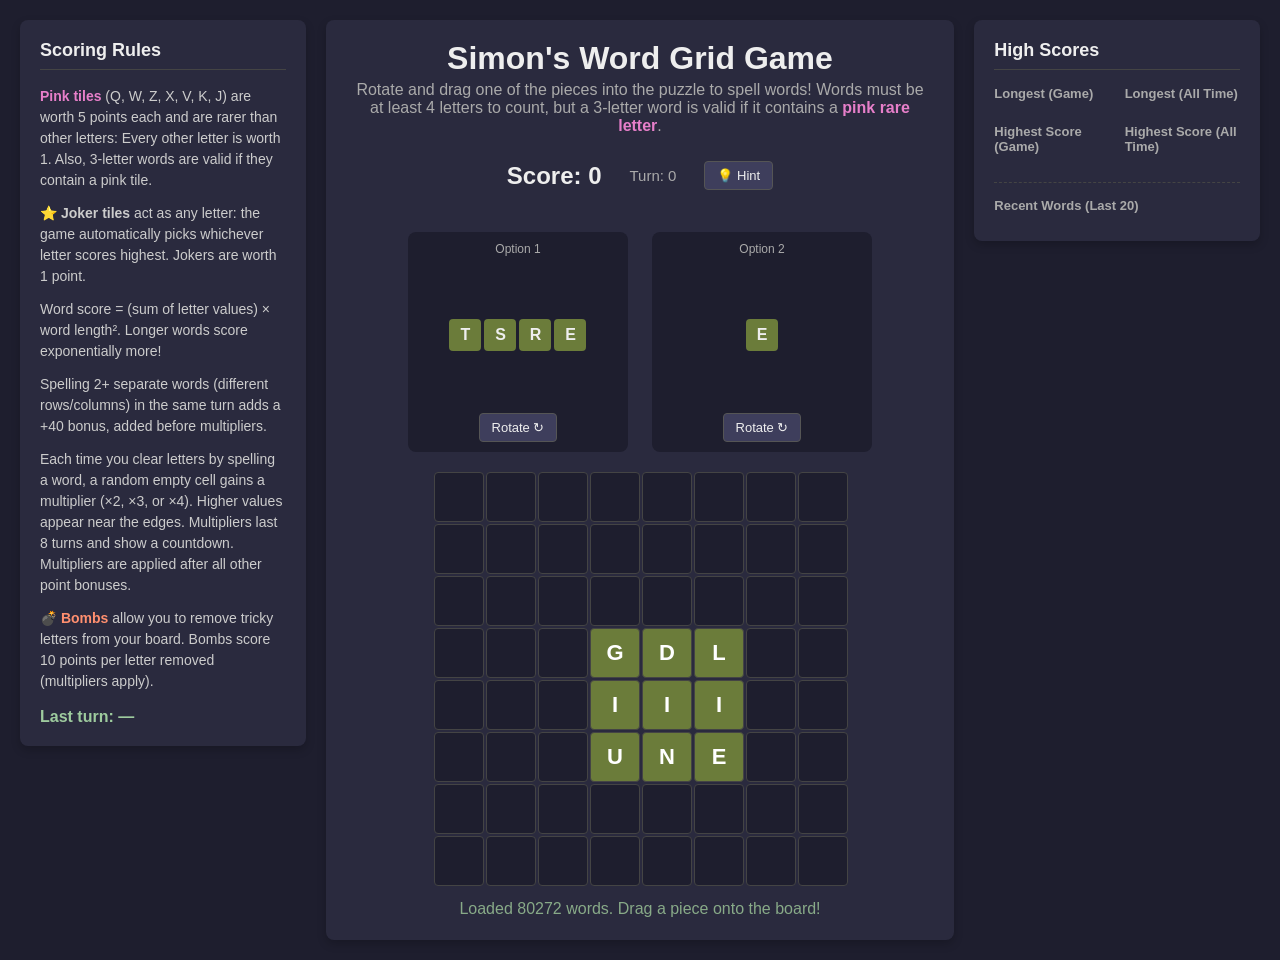
==== index.html @ 135058f2 "Update Joker tiles description in scoring rules Clarified description of Joker tiles in scoring rule" ====
<!DOCTYPE html>
<html lang="en">
<head>
  <meta charset="UTF-8">
  <meta name="viewport" content="width=device-width, initial-scale=1.0">
  <title>Word Grid - Scoring D (pts x len squared)</title>
  <link rel="stylesheet" href="style.css">
</head>
<body>

<div class="game-layout">
  
  <!-- Left Side on Desktop / Middle on Mobile: Rules -->
  <aside class="pane rules-pane" id="scorePanel">
    <h2>Scoring Rules</h2>
    <div class="legend-line">
      <span class="legend-pink">Pink tiles</span> (Q, W, Z, X, V, K, J) are worth 5 points each and are rarer than other letters: Every other letter is worth 1. Also, 3-letter words are valid if they contain a pink tile.
    </div>
    <div class="legend-line">⭐ <strong>Joker tiles</strong> act as any letter: the game automatically picks whichever letter scores highest. Jokers are worth 1 point.</div>
    <div class="legend-line">Word score = (sum of letter values) × word length². Longer words score exponentially more!</div>
    <div class="legend-line">Spelling 2+ separate words (different rows/columns) in the same turn adds a +40 bonus, added before multipliers.</div>
    <div class="legend-line">Each time you clear letters by spelling a word, a random empty cell gains a multiplier (×2, ×3, or ×4). Higher values appear near the edges. Multipliers last 8 turns and show a countdown. Multipliers are applied after all other point bonuses.</div>
    <div class="legend-line">
      <span class="legend-bomb">💣 Bombs</span> allow you to remove tricky letters from your board. Bombs score 10 points per letter removed (multipliers apply).
    </div>
    <div id="scoreBreakdown">Last turn: —</div>
  </aside>

  <!-- Center on Desktop / Top on Mobile: Game Area -->
  <main class="pane game-pane">
    <h1>Simon's Word Grid Game</h1>
    <p class="subtitle">Rotate and drag one of the pieces into the puzzle to spell words! Words must be at least 4 letters to count, but a 3-letter word is valid if it contains a <span class="legend-pink">pink rare letter</span>.</p>

    <div id="topBar">
      <div id="score">Score: 0</div>
      <div id="turnCounter">Turn: 0</div>
      <button id="hintBtn">💡 Hint</button>
    </div>
    <div id="hintResult"></div>

    <div id="pieceTray"></div>

    <div id="board"></div>
    <div id="status"></div>
  </main>

  <!-- Right Side on Desktop / Bottom on Mobile: Tracker -->
  <aside class="pane scores-pane" id="trackerColumn">
    <h2>High Scores</h2>
    
    <div class="high-scores-grid">
      <div class="tracker-section">
        <h3>Longest (Game)</h3>
        <ol id="longestGameList" class="tracker-list"></ol>
      </div>
      
      <div class="tracker-section">
        <h3>Longest (All Time)</h3>
        <ol id="longestAllTimeList" class="tracker-list"></ol>
      </div>
  
      <div class="tracker-section">
        <h3>Highest Score (Game)</h3>
        <ol id="highestGameList" class="tracker-list"></ol>
      </div>
      
      <div class="tracker-section">
        <h3>Highest Score (All Time)</h3>
        <ol id="highestAllTimeList" class="tracker-list"></ol>
      </div>
    </div>

    <div class="tracker-section recent-words-section">
      <h3>Recent Words (Last 20)</h3>
      <ul id="recentWordsList" class="tracker-list"></ul>
    </div>
  </aside>

</div>

<div id="dragGhost" style="display:none;"></div>

<script>
  const SIZE = 8;
  const CELL_STEP = 52; 
  const BOMB_CHANCE = 0.08; 
  const CLEAR_ANIMATION_MS = 550;

  const boardEl = document.getElementById('board');
  const statusEl = document.getElementById('status');
  const scoreEl = document.getElementById('score');
  const turnCounterEl = document.getElementById('turnCounter');
  const scoreBreakdownEl = document.getElementById('scoreBreakdown');
  const pieceTrayEl = document.getElementById('pieceTray');
  const dragGhost = document.getElementById('dragGhost');
  const hintBtn = document.getElementById('hintBtn');
  const hintResultEl = document.getElementById('hintResult');

  const grid = Array.from({ length: SIZE }, () => Array(SIZE).fill(null));
  const multiplierGrid = Array.from({ length: SIZE }, () => Array(SIZE).fill(null));

  let cellEls = [];
  let score = 0;
  let turnCount = 0;
  let gameOver = false;

  // --- Tracker State ---
  let recentWords = [];
  let longestGame = [];
  let highestGame = [];
  let longestAllTime = JSON.parse(localStorage.getItem('wordGrid_longestAllTime')) || [];
  let highestAllTime = JSON.parse(localStorage.getItem('wordGrid_highestAllTime')) || [];

  function updateTrackerLists() {
    const renderList = (elementId, data, isRecent = false) => {
      const el = document.getElementById(elementId);
      if (!el) return;
      el.innerHTML = '';
      data.forEach(item => {
        const li = document.createElement('li');
        li.textContent = `${item.word} (${Math.round(item.score)} pts)`;
        if(isRecent) li.style.color = '#9ecb9e';
        el.appendChild(li);
      });
    };

    renderList('recentWordsList', recentWords, true);
    renderList('longestGameList', longestGame);
    renderList('highestGameList', highestGame);
    renderList('longestAllTimeList', longestAllTime);
    renderList('highestAllTimeList', highestAllTime);
  }

  function logWord(word, score) {
    const entry = { word, score };

    recentWords.unshift(entry);
    if (recentWords.length > 20) recentWords.pop();

    const insertAndTrim = (arr, newEntry, compareFn) => {
      if (!arr.find(e => e.word === newEntry.word)) {
        arr.push(newEntry);
        arr.sort(compareFn);
        if (arr.length > 3) arr.pop();
      }
    };

    const sortByLength = (a, b) => b.word.length - a.word.length || b.score - a.score;
    const sortByScore = (a, b) => b.score - a.score || b.word.length - a.word.length;

    insertAndTrim(longestGame, entry, sortByLength);
    insertAndTrim(highestGame, entry, sortByScore);
    insertAndTrim(longestAllTime, entry, sortByLength);
    insertAndTrim(highestAllTime, entry, sortByScore);

    localStorage.setItem('wordGrid_longestAllTime', JSON.stringify(longestAllTime));
    localStorage.setItem('wordGrid_highestAllTime', JSON.stringify(highestAllTime));
    
    updateTrackerLists();
  }

  // ---- Letter values ----
  const JOKER_LETTER = '⭐';
  const SPECIAL_LETTERS = new Set(['Q', 'W', 'Z', 'X', 'V', 'K', 'J']);
  function letterValue(letter) {
    if (letter === JOKER_LETTER) return 1;
    return SPECIAL_LETTERS.has(letter) ? 5 : 1;
  }
  function isSpecial(letter) { return SPECIAL_LETTERS.has(letter); }

  const LETTER_FREQUENCIES = {
    A: 7, B: 3, C: 4, D: 5, E: 9, F: 3, G: 3, H: 3, I: 7, J: 1,
    K: 1, L: 5, M: 3, N: 7, O: 6, P: 3, Q: 1, R: 7, S: 6, T: 7,
    U: 3, V: 1, W: 1, X: 1, Y: 2, Z: 1
  };
  // Average common letter frequency across the 26-letter pool is ~4.
  // Joker appears at 2× that = weight 8, making it slightly more common than any single letter.
  const JOKER_FREQUENCY = 8;

  function buildLetterPool() {
    let pool = '';
    for (const [letter, count] of Object.entries(LETTER_FREQUENCIES)) pool += letter.repeat(count);
    pool += JOKER_LETTER.repeat(JOKER_FREQUENCY);
    return pool;
  }
  const LETTER_POOL = buildLetterPool();
  function randomLetter() { return LETTER_POOL[Math.floor(Math.random() * LETTER_POOL.length)]; }

  const VOWEL_SET = new Set(['A', 'E', 'I', 'O', 'U']);
  function isMixedPiece(cells) {
    // Jokers are wildcards — exclude them from the vowel/consonant check
    const nonJoker = cells.filter(c => c.letter !== JOKER_LETTER);
    const hasVowel     = nonJoker.some(c => VOWEL_SET.has(c.letter));
    const hasConsonant = nonJoker.some(c => !VOWEL_SET.has(c.letter));
    return hasVowel && hasConsonant;
  }

  // ---- Dictionary ----
  let dictionary = new Set();

  async function loadDictionary() {
    try {
      const response = await fetch('dictionary.json');
      const data = await response.json();

      let rawWords;
      if (Array.isArray(data)) {
        rawWords = data;
      } else if (typeof data === 'object' && data !== null) {
        if (Array.isArray(data.words)) rawWords = data.words;
        else if (data.words && typeof data.words === 'object') rawWords = Object.values(data.words).flat();
        else rawWords = Object.keys(data);
      } else {
        throw new Error('Unrecognized dictionary.json format');
      }

      const words = rawWords.map(w => String(w).trim().toUpperCase()).filter(w => w.length >= 3);
      dictionary = new Set(words);
      statusEl.textContent = `Loaded ${dictionary.size} words. Drag a piece onto the board!`;
    } catch (err) {
      console.error(err);
      statusEl.textContent = 'Could not load dictionary.json — check the console (F12) for details.';
    }
  }

  // ---- Piece shapes ----
  const SHAPE_TEMPLATES = {
    1: [ [[0, 0]] ],
    2: [ [[0, 0], [0, 1]] ],
    3: [
      [[0, 0], [0, 1], [0, 2]],
      [[0, 0], [0, 1], [1, 1]]
    ]
  };

  // Size-4 shapes use explicit weights rather than repetition.
  // straight: 4, L-bend: 4, box: 2 — preserves original distribution.
  const SHAPE_4_OPTIONS = [
    { shape: [[0, 0], [0, 1], [0, 2], [0, 3]], weight: 4 },  // straight
    { shape: [[0, 0], [1, 0], [2, 0], [2, 1]], weight: 4 },  // L-bend
    { shape: [[0, 0], [0, 1], [1, 0], [1, 1]], weight: 2 },  // box
  ];
  const SHAPE_4_TOTAL = SHAPE_4_OPTIONS.reduce((s, o) => s + o.weight, 0);

  // Entries are [size, weight] pairs with numeric keys; total is precomputed once.
  const SIZE_WEIGHT_ENTRIES = [[1, 1], [2, 3], [3, 4], [4, 4]];
  const SIZE_WEIGHT_TOTAL = SIZE_WEIGHT_ENTRIES.reduce((sum, [, w]) => sum + w, 0);

  function weightedRandomSize() {
    let r = Math.random() * SIZE_WEIGHT_TOTAL;
    for (const [size, w] of SIZE_WEIGHT_ENTRIES) {
      if (r < w) return size;
      r -= w;
    }
    return SIZE_WEIGHT_ENTRIES.at(-1)[0];
  }

  function randomShapeCells() {
    const size = weightedRandomSize();
    if (size === 4) {
      let r = Math.random() * SHAPE_4_TOTAL;
      for (const { shape, weight } of SHAPE_4_OPTIONS) {
        if (r < weight) return shape;
        r -= weight;
      }
      return SHAPE_4_OPTIONS.at(-1).shape;
    }
    const options = SHAPE_TEMPLATES[size];
    return options[Math.floor(Math.random() * options.length)];
  }

  function generateLetterPiece() {
    const template = randomShapeCells();
    const size = template.length;
    const enforceMix = turnCount < 40 && ((size >= 3) || (size === 2 && turnCount < 20));

    let cells;
    let attempts = 0;
    do {
      cells = template.map(([dr, dc]) => ({ dr, dc, letter: randomLetter() }));
      attempts++;
    } while (enforceMix && !isMixedPiece(cells) && attempts < 20);

    return { cells, isBomb: false };
  }

  function generateBombPiece() {
    const template = randomShapeCells();
    const cells = template.map(([dr, dc]) => ({ dr, dc, letter: null }));
    return { cells, isBomb: true };
  }

  function generatePieceForSlot(otherSlotPiece) {
    const otherHasBomb = otherSlotPiece && otherSlotPiece.isBomb;
    if (!otherHasBomb && Math.random() < BOMB_CHANCE) return generateBombPiece();
    return generateLetterPiece();
  }

  function rotatePiece(piece) {
    const rotated = piece.cells.map(c => ({ dr: c.dc, dc: -c.dr, letter: c.letter }));
    const minDr = Math.min(...rotated.map(c => c.dr));
    const minDc = Math.min(...rotated.map(c => c.dc));
    return {
      cells: rotated.map(c => ({ dr: c.dr - minDr, dc: c.dc - minDc, letter: c.letter })),
      isBomb: piece.isBomb
    };
  }

  const pieces = {};
  pieces.A = generatePieceForSlot(null);
  pieces.B = generatePieceForSlot(pieces.A);

  // ---- Piece tray rendering ----
  function renderPieceShape(container, piece) {
    const maxDr = Math.max(...piece.cells.map(c => c.dr));
    const maxDc = Math.max(...piece.cells.map(c => c.dc));
    const rows = maxDr + 1;
    const cols = maxDc + 1;

    container.style.gridTemplateColumns = `repeat(${cols}, 32px)`;
    container.style.gridTemplateRows = `repeat(${rows}, 32px)`;
    container.innerHTML = '';

    for (let r = 0; r < rows; r++) {
      for (let c = 0; c < cols; c++) {
        const match = piece.cells.find(cell => cell.dr === r && cell.dc === c);
        const cellDiv = document.createElement('div');
        let cls = 'piece-cell';
        if (!match) cls += ' empty';
        else if (piece.isBomb) cls += ' bomb';
        else if (isSpecial(match.letter)) cls += ' special';
        // joker uses default green — no extra class needed
        cellDiv.className = cls;
        cellDiv.textContent = match ? (piece.isBomb ? '💣' : match.letter) : '';
        container.appendChild(cellDiv);
      }
    }
  }

  function renderPieceTray() {
    hintResultEl.textContent = '';
    pieceTrayEl.innerHTML = '';

    ['A', 'B'].forEach(key => {
      const piece = pieces[key];
      const slot = document.createElement('div');
      slot.className = 'piece-slot' + (piece.isBomb ? ' bomb-slot' : '');

      const label = document.createElement('div');
      label.className = 'piece-label';
      label.textContent = piece.isBomb ? '💣 Bomb — drop on letters' : (key === 'A' ? 'Option 1' : 'Option 2');

      const shapeWrap = document.createElement('div');
      shapeWrap.className = 'piece-shape-wrap';

      const wrap = document.createElement('div');
      wrap.className = 'draggable-wrap';
      const shapeGrid = document.createElement('div');
      shapeGrid.className = 'piece-shape-grid';
      renderPieceShape(shapeGrid, piece);
      wrap.appendChild(shapeGrid);
      shapeWrap.appendChild(wrap);

      const rotateBtn = document.createElement('button');
      rotateBtn.textContent = 'Rotate ↻';
      rotateBtn.addEventListener('click', () => {
        pieces[key] = rotatePiece(pieces[key]);
        renderPieceTray();
      });

      wrap.addEventListener('pointerdown', (e) => startDrag(key, e));

      slot.appendChild(label);
      slot.appendChild(shapeWrap);
      slot.appendChild(rotateBtn);
      pieceTrayEl.appendChild(slot);
    });
  }

  // ---- Placement validity ----
  function computeTargets(piece, anchorRow, anchorCol) {
    let valid = true;
    let touchesLetter = false;

    const targets = piece.cells.map(c => {
      const r = anchorRow + c.dr;
      const cVal = anchorCol + c.dc;
      const inBounds = r >= 0 && r < SIZE && cVal >= 0 && cVal < SIZE;
      const hasLetter = inBounds && grid[r][cVal] !== null;

      if (!inBounds) valid = false;
      if (piece.isBomb) {
        if (hasLetter) touchesLetter = true;
      } else if (hasLetter) {
        valid = false;
      }

      return { r, c: cVal, letter: c.letter, inBounds, hasLetter };
    });

    if (piece.isBomb && !touchesLetter) valid = false;
    return { targets, valid };
  }

  function pieceHasValidPlacement(piece) {
    let current = piece;
    for (let rotation = 0; rotation < 4; rotation++) {
      for (let r = 0; r < SIZE; r++) {
        for (let c = 0; c < SIZE; c++) {
          if (computeTargets(current, r, c).valid) return true;
        }
      }
      current = rotatePiece(current);
    }
    return false;
  }

  function checkGameOver() {
    if (gameOver) return;
    if (!pieceHasValidPlacement(pieces.A) && !pieceHasValidPlacement(pieces.B)) {
      gameOver = true;
      statusEl.textContent = `Game over — neither piece fits anywhere. Final score: ${Math.round(score)}`;
      statusEl.classList.add('game-over');
      boardEl.style.pointerEvents = 'none';
      pieceTrayEl.style.opacity = '0.5';
      pieceTrayEl.style.pointerEvents = 'none';
    }
  }

  function placePiece(pieceKey, anchorRow, anchorCol) {
    const piece = pieces[pieceKey];
    const { targets, valid } = computeTargets(piece, anchorRow, anchorCol);
    if (!valid) return null;

    let result;
    if (piece.isBomb) {
      const bombedCells = targets
        .filter(t => t.hasLetter)
        .map(t => ({ row: t.r, col: t.c, letter: grid[t.r][t.c] }));
      result = { wasBomb: true, bombedCells };
    } else {
      targets.forEach(({ r, c, letter }) => { grid[r][c] = letter; });
      result = { wasBomb: false };
    }

    return result;
  }

  // ---- Word detection ----
  const ALL_LETTERS = 'ABCDEFGHIJKLMNOPQRSTUVWXYZ'.split('');

  // Resolves joker positions in a line to the letter substitution that yields the
  // highest-scoring valid word. Uses a simplified strategy: optimise per-joker
  // independently for the best single word containing that joker.
  //
  // FUTURE UPGRADE: For turns where multiple words form simultaneously, the optimal
  // assignment should be evaluated jointly across all jokers and all words (trying
  // all 26^n combinations for n jokers). This requires running findMatches on each
  // combination and selecting the one with the highest total turn score. Expensive
  // but correct. Defer until performance testing warrants it.
  function resolveJokersInLine(cells) {
    const jokerIndices = cells.map((c, i) => c.letter === JOKER_LETTER ? i : -1).filter(i => i >= 0);
    if (jokerIndices.length === 0) return cells;

    // Try each letter for each joker independently and pick the assignment that
    // produces the highest-scoring valid word containing that joker position.
    const resolved = cells.map(c => ({ ...c }));

    jokerIndices.forEach(ji => {
      let bestLetter = 'E'; // fallback
      let bestScore = -1;

      for (const letter of ALL_LETTERS) {
        resolved[ji] = { ...cells[ji], letter };

        // Scan the full line with this substitution for any valid word containing ji
        for (let start = 0; start < cells.length; start++) {
          if (!resolved[start].letter) continue;
          let word = '';
          for (let end = start; end < cells.length; end++) {
            if (!resolved[end].letter) break;
            word += resolved[end].letter;
            const containsJoker = ji >= start && ji <= end;
            if (!containsJoker) continue;
            // For 3-letter words: a joker resolving to a pink letter does NOT satisfy
            // the pink tile requirement — only a real pink tile in the span counts.
            const spanHasRealPink = cells.slice(start, end + 1).some(c => isSpecial(c.letter));
            const meetsLengthRule = word.length >= 4 || (word.length === 3 && spanHasRealPink);
            if (meetsLengthRule && dictionary.has(word)) {
              const score = wordValue(word);
              if (score > bestScore) { bestScore = score; bestLetter = letter; }
            }
          }
        }
      }

      resolved[ji] = { ...cells[ji], letter: bestLetter };
    });

    return resolved;
  }

  function findMatches(sourceGrid = grid) {
    const boardToScan = sourceGrid;
    const matches = [];

    function checkLine(cells) {
      // Resolve any jokers in this line before scanning for words
      const resolvedCells = resolveJokersInLine(cells);
      const n = resolvedCells.length;
      let i = 0;
      while (i < n) {
        if (!resolvedCells[i].letter) { i++; continue; }
        let j = i;
        while (j < n && resolvedCells[j].letter) j++;

        let best = null;
        for (let start = i; start < j; start++) {
          let word = '';
          for (let end = start; end < j; end++) {
            word += resolvedCells[end].letter;
            // For 3-letter words: only count as valid if a real pink tile exists in the
            // span — a joker that resolved to a pink letter does not satisfy this rule.
            const spanHasRealPink = cells.slice(start, end + 1).some(c => isSpecial(c.letter));
            const meetsLengthRule = word.length >= 4 || (word.length === 3 && spanHasRealPink);
            if (meetsLengthRule && dictionary.has(word)) {
              if (!best || word.length > best.word.length) {
                best = {
                  word,
                  cells: cells.slice(start, end + 1).map(c => ({ row: c.row, col: c.col }))
                };
              }
            }
          }
        }
        if (best) matches.push(best);
        i = j;
      }
    }

    for (let row = 0; row < SIZE; row++) {
      const line = [];
      for (let col = 0; col < SIZE; col++) line.push({ row, col, letter: boardToScan[row][col] });
      checkLine(line);
    }
    for (let col = 0; col < SIZE; col++) {
      const line = [];
      for (let row = 0; row < SIZE; row++) line.push({ row, col, letter: boardToScan[row][col] });
      checkLine(line);
    }

    return matches;
  }

  function wordValue(word) {
    const letterSum = word.split('').reduce((sum, ch) => sum + letterValue(ch), 0);
    return letterSum * (word.length ** 2);
  }

  function canUseHint() {
    return true; 
  }

  // Cache the hint result for the current turn so repeated clicks don't re-scan.
  let hintCache = { turn: -1, result: null };

  function findBestHintWord() {
    if (hintCache.turn === turnCount) return hintCache.result;

    let best = null;
    ['A', 'B'].forEach(key => {
      let candidate = pieces[key];
      if (candidate.isBomb) return;

      for (let rotation = 0; rotation < 4; rotation++) {
        for (let row = 0; row < SIZE; row++) {
          for (let col = 0; col < SIZE; col++) {
            const { targets, valid } = computeTargets(candidate, row, col);
            if (!valid) continue;

            const hypotheticalGrid = grid.map(r => r.slice());
            targets.forEach(t => { hypotheticalGrid[t.r][t.c] = t.letter; });

            const matches = findMatches(hypotheticalGrid);
            if (matches.length === 0) continue;

            const clearedCells = new Set();
            let baseSum = 0;
            matches.forEach(match => {
              baseSum += wordValue(match.word);
              match.cells.forEach(({ row, col }) => clearedCells.add(`${row},${col}`));
            });
            const multiWordBonus = matches.length > 1 ? 40 : 0;
            const preMultiplierTotal = baseSum + multiWordBonus;

            let multiplierFactor = 1;
            clearedCells.forEach(key => {
              const [r, c] = key.split(',').map(Number);
              const m = multiplierGrid[r][c];
              if (m) multiplierFactor *= m.value;
            });

            const value = preMultiplierTotal * multiplierFactor;
            const bestWord = matches.reduce((a, b) => wordValue(a.word) > wordValue(b.word) ? a : b).word;
            if (!best || value > best.value) best = { word: bestWord, value };
          }
        }
        candidate = rotatePiece(candidate);
      }
    });

    hintCache = { turn: turnCount, result: best };
    return best;
  }

  // ---- Multiplier spawning and expiry ----
  const MULT_LIFETIME = 8;   

  function distanceFromEdge(row, col) { return Math.min(row, col, SIZE - 1 - row, SIZE - 1 - col); }
  function multiplierValueForZone(row, col) {
    const dist = distanceFromEdge(row, col);
    if (dist === 0) return 4;
    if (dist === 1) return 3;
    return 2;
  }

  function expireMultipliers() {
    for (let r = 0; r < SIZE; r++) {
      for (let c = 0; c < SIZE; c++) {
        const m = multiplierGrid[r][c];
        if (m && (MULT_LIFETIME - (turnCount - m.born)) <= 0) {
          multiplierGrid[r][c] = null;
        }
      }
    }
  }

  function maybeSpawnMultiplier() {
    const emptyCandidates = [];
    for (let r = 0; r < SIZE; r++) {
      for (let c = 0; c < SIZE; c++) {
        if (grid[r][c] === null && multiplierGrid[r][c] === null) emptyCandidates.push({ r, c });
      }
    }
    if (emptyCandidates.length === 0) return;
    const spot = emptyCandidates[Math.floor(Math.random() * emptyCandidates.length)];
    multiplierGrid[spot.r][spot.c] = { value: multiplierValueForZone(spot.r, spot.c), born: turnCount };
  }

  // ---- Animation helpers ----
  function scoreTier(gained) {
    if (gained <= 64) return 1;
    if (gained <= 128) return 2;
    if (gained <= 256) return 3;
    return 4;
  }

  function spawnScorePopup(text, tier, coords) {
    const rects = coords.map(([r, c]) => cellEls[r][c].getBoundingClientRect());
    const avgX = rects.reduce((s, rect) => s + rect.left + rect.width / 2, 0) / rects.length;
    const avgY = rects.reduce((s, rect) => s + rect.top, 0) / rects.length;

    const popup = document.createElement('div');
    popup.className = `score-popup tier-${tier}`;
    popup.textContent = text;
    popup.style.left = `${avgX}px`;
    popup.style.top = `${avgY}px`;
    document.body.appendChild(popup);
    popup.addEventListener('animationend', () => popup.remove());
  }

  function bumpScoreDisplay(tier) {
    scoreEl.classList.remove('bump', 'tier-1', 'tier-2', 'tier-3', 'tier-4');
    void scoreEl.offsetWidth; 
    scoreEl.classList.add('bump', `tier-${tier}`);
  }

  // ---- Resolving a turn's effect ----
  function resolveWordMatches(matches, onDone) {
    if (matches.length === 0) {
      scoreBreakdownEl.textContent = 'Last turn: no words formed.';
      onDone();
      return;
    }

    const clearedCells = new Set();
    const wordSummaries = [];
    let baseSum = 0;

    matches.forEach(match => {
      const word = match.word;
      const letterPts = word.split('').reduce((sum, ch) => sum + letterValue(ch), 0);
      const lengthSq = word.length ** 2;
      const val = letterPts * lengthSq;
      baseSum += val;
      wordSummaries.push(`${word} (${letterPts} letter pts x ${lengthSq} length squared = ${val})`);
      match.cells.forEach(({ row, col }) => clearedCells.add(`${row},${col}`));
    });

    const multiWordBonus = matches.length > 1 ? 40 : 0;
    const preMultiplierTotal = baseSum + multiWordBonus;

    let multiplierFactor = 1;
    const multipliersUsed = [];
    clearedCells.forEach(key => {
      const [row, col] = key.split(',').map(Number);
      const m = multiplierGrid[row][col];
      if (m) {
        multiplierFactor *= m.value;
        multipliersUsed.push(m.value);
      }
    });

    // Log the individual words for the tracker side panel
    matches.forEach(match => {
      const individualScore = wordValue(match.word) * multiplierFactor;
      logWord(match.word, individualScore);
    });

    const gained = preMultiplierTotal * multiplierFactor;
    const tier = scoreTier(gained);
    const coords = [...clearedCells].map(key => key.split(',').map(Number));

    coords.forEach(([row, col]) => cellEls[row][col].classList.add('clearing', `tier-${tier}`));
    spawnScorePopup(`+${Math.round(gained)}`, tier, coords);

    score += gained;
    scoreEl.textContent = `Score: ${Math.round(score)}`;
    bumpScoreDisplay(tier);

    const gainedExact = preMultiplierTotal * multiplierFactor;
    const gainedRounded = Math.round(gainedExact);

    // Build breakdown string
    // Single word summaries already end with the word's value; only append "pts" when
    // there are no further terms (no bonus, no multiplier) so it serves as the final unit.
    const hasBonus = multiWordBonus > 0;
    const hasMult = multipliersUsed.length > 0;
    const wordParts = wordSummaries.map((s, i) => {
      // If this is the only term and nothing follows, close with "pts" inside the parens
      if (!hasBonus && !hasMult && wordSummaries.length === 1) {
        return s.replace(/= (\d+)\)$/, '= $1 pts)');
      }
      return s;
    });

    let breakdown = `Last turn: ${wordParts.join(' + ')}`;
    if (hasBonus) breakdown += ` + ${multiWordBonus} bonus`;

    if (hasMult) {
      // Show pre-multiplier total only when there's something to sum (bonus or multiple words)
      if (hasBonus || wordSummaries.length > 1) {
        const pre = preMultiplierTotal % 1 === 0 ? preMultiplierTotal : preMultiplierTotal.toFixed(1);
        breakdown += ` = ${pre}`;
      }
      breakdown += ` ${multipliersUsed.map(m => `x${m} mult`).join(' ')}`;
      if (gainedExact !== gainedRounded) {
        breakdown += ` = ${gainedExact % 1 === 0 ? gainedExact : gainedExact.toFixed(1)}, rounded up to ${gainedRounded} pts`;
      } else {
        breakdown += ` = ${gainedRounded} pts`;
      }
    } else if (hasBonus || wordSummaries.length > 1) {
      // No multiplier but multiple terms — show the sum at the end
      if (gainedExact !== gainedRounded) {
        breakdown += ` = ${gainedExact % 1 === 0 ? gainedExact : gainedExact.toFixed(1)}, rounded up to ${gainedRounded} pts`;
      } else {
        breakdown += ` = ${gainedRounded} pts`;
      }
    }

    scoreBreakdownEl.textContent = breakdown;
    statusEl.textContent = `Cleared ${matches.map(m => m.word).join(', ')} for +${Math.round(gained)} points!`;

    setTimeout(() => {
      coords.forEach(([row, col]) => { grid[row][col] = null; });
      onDone();
    }, CLEAR_ANIMATION_MS);
  }

  function resolveBomb(bombedCells, onDone) {
    if (bombedCells.length === 0) { onDone(); return; }

    let gained = 0;
    const removedLetters = [];
    bombedCells.forEach(({ row, col, letter }) => {
      let val = 10;
      const m = multiplierGrid[row][col];
      if (m) val *= m.value;
      gained += val;
      removedLetters.push(letter);
    });

    const tier = scoreTier(gained);
    const coords = bombedCells.map(c => [c.row, c.col]);
    coords.forEach(([row, col]) => cellEls[row][col].classList.add('clearing', `tier-${tier}`, 'bomb'));
    spawnScorePopup(`💥 +${Math.round(gained)}`, tier, coords);

    score += gained;
    scoreEl.textContent = `Score: ${Math.round(score)}`;
    bumpScoreDisplay(tier);

    scoreBreakdownEl.textContent = `Last turn: Bomb removed ${removedLetters.join(', ')} = ${Math.round(gained)} pts`;
    statusEl.textContent = `Bomb cleared ${bombedCells.length} letter${bombedCells.length > 1 ? 's' : ''} for +${Math.round(gained)} points!`;

    setTimeout(() => {
      bombedCells.forEach(({ row, col }) => { grid[row][col] = null; });
      onDone();
    }, CLEAR_ANIMATION_MS);
  }

  // ---- Multiplier donut indicator ----
  const DONUT_COLORS = { 2: '#4a7fd4', 3: '#d4914a', 4: '#d44a4a' };

  // Build all 24 donut SVGs (3 values × 8 turn counts) once at startup.
  // render() clones from this table instead of constructing SVGs on every frame.
  function buildDonutSVG(multValue, turnsLeft) {
    const size = 22;
    const cx = size / 2;
    const cy = size / 2;
    const R = 10.5;
    const r = 5.5;
    const color = DONUT_COLORS[multValue] || '#888';

    const svg = document.createElementNS('http://www.w3.org/2000/svg', 'svg');
    svg.setAttribute('width', size);
    svg.setAttribute('height', size);
    svg.setAttribute('viewBox', `0 0 ${size} ${size}`);

    const bgCircle = document.createElementNS('http://www.w3.org/2000/svg', 'circle');
    bgCircle.setAttribute('cx', cx);
    bgCircle.setAttribute('cy', cy);
    bgCircle.setAttribute('r', (R + r) / 2);
    bgCircle.setAttribute('fill', 'none');
    bgCircle.setAttribute('stroke', '#1a1a2a');
    bgCircle.setAttribute('stroke-width', R - r);
    svg.appendChild(bgCircle);

    if (turnsLeft > 0) {
      const circumference = 2 * Math.PI * ((R + r) / 2);
      const sliceGap = circumference * 0.025;
      const sliceArc = (circumference / MULT_LIFETIME) - sliceGap;

      let dashArray = '';
      for (let i = 0; i < turnsLeft; i++) dashArray += `${sliceArc} ${sliceGap} `;
      dashArray += `0 ${circumference}`;

      const arc = document.createElementNS('http://www.w3.org/2000/svg', 'circle');
      arc.setAttribute('cx', cx);
      arc.setAttribute('cy', cy);
      arc.setAttribute('r', (R + r) / 2);
      arc.setAttribute('fill', 'none');
      arc.setAttribute('stroke', color);
      arc.setAttribute('stroke-width', R - r);
      arc.setAttribute('stroke-dasharray', dashArray.trim());
      arc.setAttribute('transform', `rotate(-90 ${cx} ${cy})`);
      svg.appendChild(arc);
    }

    const hole = document.createElementNS('http://www.w3.org/2000/svg', 'circle');
    hole.setAttribute('cx', cx);
    hole.setAttribute('cy', cy);
    hole.setAttribute('r', r);
    hole.setAttribute('fill', '#1a1a2a');
    svg.appendChild(hole);

    const label = document.createElementNS('http://www.w3.org/2000/svg', 'text');
    label.setAttribute('x', cx);
    label.setAttribute('y', cy);
    label.setAttribute('text-anchor', 'middle');
    label.setAttribute('dominant-baseline', 'central');
    label.setAttribute('font-size', '6');
    label.setAttribute('font-weight', 'bold');
    label.setAttribute('font-family', 'sans-serif');
    label.setAttribute('fill', color);
    label.textContent = `x${multValue}`;
    svg.appendChild(label);

    return svg;
  }

  const DONUT_CACHE = {};
  for (const value of [2, 3, 4]) {
    DONUT_CACHE[value] = {};
    for (let t = 1; t <= MULT_LIFETIME; t++) {
      DONUT_CACHE[value][t] = buildDonutSVG(value, t);
    }
  }

  // ---- Board rendering ----
  function initBoard() {
    boardEl.innerHTML = '';
    cellEls = Array.from({ length: SIZE }, () => Array(SIZE).fill(null));

    for (let row = 0; row < SIZE; row++) {
      for (let col = 0; col < SIZE; col++) {
        const cellEl = document.createElement('div');
        cellEl.className = 'cell';
        cellEls[row][col] = cellEl;
        boardEl.appendChild(cellEl);
      }
    }
  }

  function render() {
    for (let row = 0; row < SIZE; row++) {
      for (let col = 0; col < SIZE; col++) {
        const cellEl = cellEls[row][col];
        let className = 'cell';
        const letter = grid[row][col];
        if (letter) {
          className += ' filled';
          if (isSpecial(letter)) className += ' special';
          // joker uses standard filled style — no extra class needed
        }
        cellEl.className = className;
        cellEl.textContent = letter || '';

        const existingBadge = cellEl.querySelector('.mult-badge');
        if (existingBadge) cellEl.removeChild(existingBadge);

        const mult = multiplierGrid[row][col];
        if (mult) {
          const turnsLeft = MULT_LIFETIME - (turnCount - mult.born);
          // Guard: skip if expired (expireMultipliers runs after turnCount increments,
          // so there's a brief window where turnsLeft can be 0 or negative before cleanup).
          if (turnsLeft >= 1) {
            const clampedTurns = Math.min(turnsLeft, MULT_LIFETIME);
            const badge = document.createElement('span');
            badge.className = 'mult-badge';
            badge.appendChild(DONUT_CACHE[mult.value][clampedTurns].cloneNode(true));
            cellEl.appendChild(badge);
          }
        }
      }
    }

    turnCounterEl.textContent = `Turn: ${turnCount}`;
  }

  function placeStartingCluster() {
    const start = Math.floor(SIZE / 2) - 1;
    for (let r = start; r < start + 3; r++) {
      for (let c = start; c < start + 3; c++) {
        grid[r][c] = randomLetter();
      }
    }
  }

  // ---- Drag and drop ----
  let dragging = false;
  let draggingKey = null;
  let lastAnchor = null;

  function clearPreview() {
    for (let r = 0; r < SIZE; r++) {
      for (let c = 0; c < SIZE; c++) cellEls[r][c].classList.remove('preview-valid', 'preview-no-word', 'preview-invalid');
    }
  }

  let ghostHeightPx = 48; // updated by buildGhost; used to anchor bottom of ghost above finger

  function buildGhost(piece) {
    const maxDr = Math.max(...piece.cells.map(c => c.dr));
    const maxDc = Math.max(...piece.cells.map(c => c.dc));
    const rows = maxDr + 1;
    const cols = maxDc + 1;

    ghostHeightPx = rows * 48;

    dragGhost.style.gridTemplateColumns = `repeat(${cols}, 48px)`;
    dragGhost.style.gridTemplateRows = `repeat(${rows}, 48px)`;
    dragGhost.innerHTML = '';

    for (let r = 0; r < rows; r++) {
      for (let c = 0; c < cols; c++) {
        const match = piece.cells.find(cell => cell.dr === r && cell.dc === c);
        const div = document.createElement('div');
        let cls = 'ghost-cell';
        if (!match) cls += ' empty';
        else if (piece.isBomb) cls += ' bomb';
        else if (isSpecial(match.letter)) cls += ' special';
        // joker uses default green — no extra class needed
        div.className = cls;
        div.textContent = match ? (piece.isBomb ? '💣' : match.letter) : '';
        dragGhost.appendChild(div);
      }
    }
  }

  const FINGER_GAP = 80; // px between fingertip and bottom edge of ghost (touch/pen only)
  let isDragTouch = false; // true when current drag was initiated by touch or pen

  function updateGhostPosition(clientX, clientY) {
    const gap = isDragTouch ? ghostHeightPx + FINGER_GAP : 24;
    dragGhost.style.left = `${clientX - 24}px`;
    dragGhost.style.top = `${clientY - gap}px`;
  }

  function pointerToAnchorCell(clientX, clientY) {
    const rect = boardEl.getBoundingClientRect();
    const gap = isDragTouch ? ghostHeightPx + FINGER_GAP : 24;
    const row = Math.floor(((clientY - gap) - rect.top) / CELL_STEP);
    const col = Math.floor((clientX - rect.left) / CELL_STEP);
    return { row, col };
  }

  function onPointerMove(e) {
    if (!dragging) return;
    updateGhostPosition(e.clientX, e.clientY);

    const { row, col } = pointerToAnchorCell(e.clientX, e.clientY);

    // Skip the expensive board scan if the cursor is still over the same cell.
    if (lastAnchor && lastAnchor.row === row && lastAnchor.col === col) return;
    lastAnchor = { row, col };

    clearPreview();
    const piece = pieces[draggingKey];
    const { targets, valid } = computeTargets(piece, row, col);

    if (!valid) {
      targets.forEach(t => { if (t.inBounds) cellEls[t.r][t.c].classList.add('preview-invalid'); });
      return;
    }

    if (piece.isBomb) {
      targets.forEach(t => { if (t.inBounds) cellEls[t.r][t.c].classList.add('preview-valid'); });
      return;
    }

    const hypotheticalGrid = grid.map(r => r.slice());
    targets.forEach(t => { hypotheticalGrid[t.r][t.c] = t.letter; });
    const formsWord = findMatches(hypotheticalGrid).length > 0;

    const previewClass = formsWord ? 'preview-valid' : 'preview-no-word';
    targets.forEach(t => { if (t.inBounds) cellEls[t.r][t.c].classList.add(previewClass); });
  }

  function onPointerUp() {
    if (!dragging) return;
    dragging = false;
    dragGhost.style.display = 'none';
    clearPreview();

    if (lastAnchor && !gameOver) {
      const usedKey = draggingKey; 
      const result = placePiece(usedKey, lastAnchor.row, lastAnchor.col);
      if (result) {
        render();

        const afterTurn = (wordsCleared) => {
          turnCount += 1;
          expireMultipliers();
          if (wordsCleared) maybeSpawnMultiplier();
          render();

          const otherKey = usedKey === 'A' ? 'B' : 'A';
          pieces[usedKey] = generatePieceForSlot(pieces[otherKey]);
          renderPieceTray();

          checkGameOver();
        };

        if (result.wasBomb) {
          resolveBomb(result.bombedCells, () => afterTurn(false));
        } else {
          const matches = findMatches();
          resolveWordMatches(matches, () => afterTurn(matches.length > 0));
        }
      }
    }

    draggingKey = null;
    document.removeEventListener('pointermove', onPointerMove);
    document.removeEventListener('pointerup', onPointerUp);
    document.body.style.userSelect = '';
  }

  function startDrag(key, e) {
    if (gameOver) return;
    dragging = true;
    draggingKey = key;
    lastAnchor = null;
    isDragTouch = e.pointerType === 'touch' || e.pointerType === 'pen';
    buildGhost(pieces[key]);
    dragGhost.style.display = 'grid';
    updateGhostPosition(e.clientX, e.clientY);
    document.addEventListener('pointermove', onPointerMove);
    document.addEventListener('pointerup', onPointerUp);
    document.body.style.userSelect = 'none';
  }

  hintBtn.addEventListener('click', () => {
    if (!canUseHint()) return; 

    const result = findBestHintWord();
    hintResultEl.textContent = result
      ? `Hint: ${result.word} would score ~${Math.round(result.value)} points`
      : "No word can be formed with either piece this turn.";
  });

  initBoard();
  placeStartingCluster();
  renderPieceTray();
  updateTrackerLists(); 
  loadDictionary().then(render);
</script>

</body>
</html>
---- style.css ----
/* --- Base Styles & Theme --- */
body {
  font-family: sans-serif;
  background: #1e1e2e;
  color: #eee;
  margin: 0;
  padding: 0;
}

/* --- Responsive Grid Layout (Mobile First) --- */
.game-layout {
  display: grid;
  grid-template-columns: 1fr;
  grid-template-areas: 
    "game"
    "rules"
    "scores";
  gap: 20px;
  padding: 20px;
  max-width: 1500px;
  margin: 0 auto;
}

.rules-pane  { grid-area: rules; }
.game-pane   { grid-area: game; }
.scores-pane { grid-area: scores; }

.pane {
  background: #2a2a3e;
  padding: 20px;
  border-radius: 8px;
  box-shadow: 0 4px 10px rgba(0, 0, 0, 0.2);
}

/* --- Desktop Override --- */
@media (min-width: 1000px) {
  .game-layout {
    grid-template-columns: 1fr 2.2fr 1fr;
    grid-template-areas: "rules game scores";
    align-items: start; 
  }
}

/* --- Game Pane Specifics --- */
.game-pane {
  display: flex;
  flex-direction: column;
  align-items: center;
  text-align: center;
}

.game-pane h1 { margin-top: 0; margin-bottom: 4px; }
.game-pane p.subtitle {
  color: #aaa;
  margin-top: 0;
  max-width: 580px;
}

#topBar {
  display: flex;
  gap: 28px;
  align-items: center;
  margin-top: 10px;
  font-size: 15px;
}

#score { font-size: 24px; font-weight: bold; display: inline-block; }
#turnCounter { color: #aaa; }

button {
  padding: 6px 12px;
  background: #3e3e5c;
  color: #eee;
  border: 1px solid #555;
  border-radius: 4px;
  cursor: pointer;
  font-size: 13px;
}
button:hover { background: #4e4e70; }

/* --- Rules Pane Specifics --- */
.rules-pane h2, .scores-pane h2 {
  margin-top: 0;
  margin-bottom: 16px;
  font-size: 18px;
  color: #eee;
  border-bottom: 1px solid #444;
  padding-bottom: 8px;
}
.legend-line { color: #ccc; margin-bottom: 12px; font-size: 14px; line-height: 1.5; }
.legend-pink { color: #e77fca; font-weight: bold; }
.legend-bomb { color: #ff8f6f; font-weight: bold; }
#scoreBreakdown { color: #9ecb9e; min-height: 18px; font-weight: bold; margin-top: 16px; }

/* --- Scores Pane Specifics --- */
.high-scores-grid {
  display: grid;
  grid-template-columns: 1fr 1fr;
  grid-template-rows: auto auto;
  gap: 15px;
  margin-bottom: 20px;
}

.tracker-section h3 { margin: 0 0 8px 0; font-size: 13px; color: #aaa; }
.tracker-list {
  margin: 0;
  padding-left: 20px;
  color: #ccc;
  font-size: 13px;
  line-height: 1.6;
}

.recent-words-section {
  padding-top: 15px;
  border-top: 1px dashed #444;
}

/* --- Board & Pieces --- */
#pieceTray { display: flex; align-items: flex-start; gap: 24px; margin-top: 16px; user-select: none; }

.piece-slot {
  width: 220px; height: 220px;
  padding: 10px 12px; box-sizing: border-box;
  background: #1e1e2e;
  border-radius: 8px;
  display: grid;
  grid-template-rows: auto 1fr auto;
  justify-items: center; gap: 6px; user-select: none;
}
.piece-slot.bomb-slot { background: #3e2a2a; }

.piece-shape-wrap { display: flex; align-items: center; justify-content: center; width: 100%; height: 100%; }
.piece-label { font-size: 12px; color: #aaa; text-align: center; align-self: start; }
.piece-shape-grid { display: grid; gap: 3px; }

.piece-cell {
  width: 32px; height: 32px; background: #6b7c3a; border-radius: 4px;
  display: flex; align-items: center; justify-content: center; font-weight: bold; font-size: 16px;
}
.piece-cell.empty { visibility: hidden; }
.piece-cell.special { background: #d24fae; }
.piece-cell.bomb { background: #8a2e2e; font-size: 18px; }

.draggable-wrap { cursor: grab; touch-action: none; }
.draggable-wrap:active { cursor: grabbing; }

#board {
  display: grid;
  grid-template-columns: repeat(8, 48px);
  grid-template-rows: repeat(8, 48px);
  gap: 4px; margin-top: 20px;
}

.cell {
  position: relative; width: 48px; height: 48px; background: #1e1e2e;
  border: 1px solid #444; border-radius: 4px;
  display: flex; align-items: center; justify-content: center;
  font-size: 22px; font-weight: bold; user-select: none; transition: background 0.1s ease;
}

.cell.filled { background: #6b7c3a; color: #fff; }
.cell.filled.special { background: #d24fae; }
.cell.preview-valid { background: rgba(170, 240, 60, 0.55); }   
.cell.preview-no-word { background: rgba(100, 180, 255, 0.45); } 
.cell.preview-invalid { background: rgba(168, 74, 74, 0.55); }  

.mult-badge { position: absolute; bottom: 1px; right: 1px; width: 22px; height: 22px; line-height: 0; }

#dragGhost {
  position: fixed; display: grid; gap: 4px; pointer-events: none; z-index: 1000; opacity: 0.85;
}
#dragGhost .ghost-cell {
  width: 48px; height: 48px; border-radius: 4px; display: flex; align-items: center;
  justify-content: center; font-weight: bold; font-size: 22px; color: #fff; background: #6b7c3a;
}
#dragGhost .ghost-cell.empty { visibility: hidden; }
#dragGhost .ghost-cell.special { background: #d24fae; }
#dragGhost .ghost-cell.bomb { background: #8a2e2e; }

#status { margin-top: 16px; color: #8a8; height: 20px; text-align: center; }
#status.game-over { color: #e77; font-weight: bold; font-size: 16px; }
#hintResult { margin-top: 8px; color: #e0c85f; font-size: 13px; min-height: 18px; }

/* --- Animations --- */
@keyframes cellPop { 0% { transform: scale(1); } 35% { transform: scale(1.3); } 100% { transform: scale(1); } }
@keyframes cellPopBig { 0% { transform: scale(1); } 40% { transform: scale(1.6) rotate(4deg); } 70% { transform: scale(0.95) rotate(-2deg); } 100% { transform: scale(1); } }

.cell.clearing { animation: cellPop 0.5s ease; z-index: 5; }
.cell.clearing.tier-1 { box-shadow: 0 0 10px 4px #aaff44; }
.cell.clearing.tier-2 { box-shadow: 0 0 10px 4px #6fc7e0; }
.cell.clearing.tier-3 { box-shadow: 0 0 16px 6px #f0a63f; animation: cellPopBig 0.55s ease; }
.cell.clearing.tier-4 { box-shadow: 0 0 24px 10px #f04fd2; animation: cellPopBig 0.65s ease; }
.cell.clearing.bomb { box-shadow: 0 0 20px 9px #ff5f3f !important; }

@keyframes floatUp { 0% { transform: translate(-50%, 0) scale(0.7); opacity: 0; } 15% { transform: translate(-50%, -14px) scale(1.15); opacity: 1; } 75% { opacity: 1; } 100% { transform: translate(-50%, -70px) scale(1); opacity: 0; } }
@keyframes rainbowShift { 0% { filter: hue-rotate(0deg); } 100% { filter: hue-rotate(360deg); } }

.score-popup { position: fixed; pointer-events: none; font-weight: 800; z-index: 1500; white-space: nowrap; text-shadow: 0 2px 6px rgba(0, 0, 0, 0.5); }
.score-popup.tier-1 { font-size: 20px; color: #7fd88f; animation: floatUp 0.8s ease-out forwards; }
.score-popup.tier-2 { font-size: 27px; color: #6fc7e0; animation: floatUp 1s ease-out forwards; }
.score-popup.tier-3 { font-size: 36px; color: #f0a63f; animation: floatUp 1.15s ease-out forwards; }
.score-popup.tier-4 { font-size: 48px; background: linear-gradient(90deg, #ff5fa2, #ffd25f, #5fe0ff, #a45fff); -webkit-background-clip: text; background-clip: text; color: transparent; animation: floatUp 1.3s ease-out forwards, rainbowShift 0.9s linear infinite; }

@keyframes scoreBump { 0% { transform: scale(1); } 50% { transform: scale(1.35); } 100% { transform: scale(1); } }
#score.bump { animation: scoreBump 0.4s ease; }
#score.bump.tier-1 { color: #7fd88f; }
#score.bump.tier-2 { color: #6fc7e0; }
#score.bump.tier-3 { color: #f0a63f; }
#score.bump.tier-4 { color: #ff5fa2; }
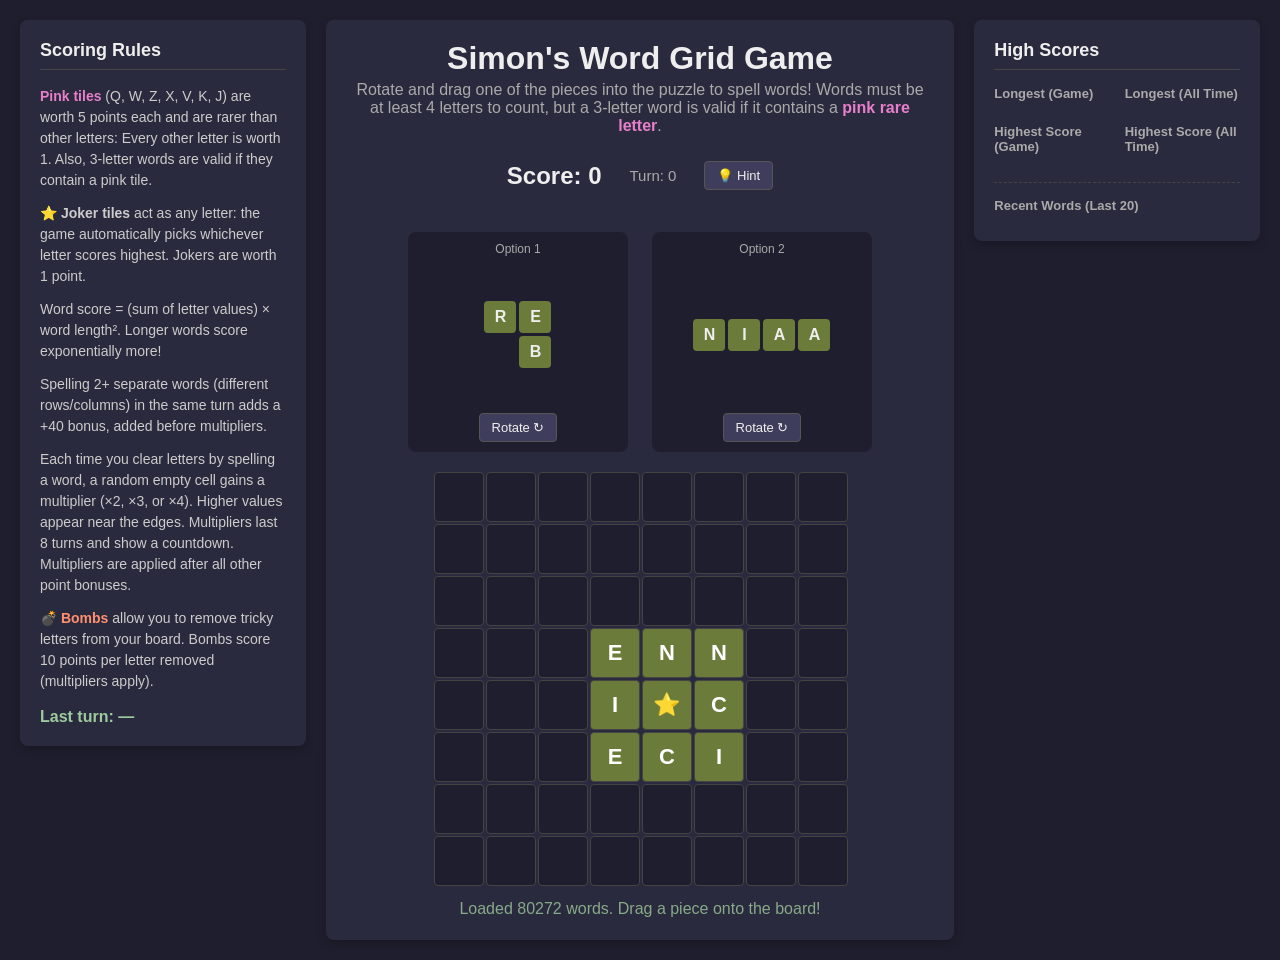
==== commit ad008f4b: "Enhance word scoring with joker cell handling Updated scoring functions to account for joker cells, " ====
--- a/index.html
+++ b/index.html
@@ -549,12 +549,32 @@
       checkLine(line);
     }
 
+    // Annotate each match with a Set of "row,col" keys that were jokers in the source grid,
+    // so resolveWordMatches can score those positions as 1pt regardless of the resolved letter.
+    matches.forEach(match => {
+      match.jokerCells = new Set(
+        match.cells
+          .filter(({ row, col }) => boardToScan[row][col] === JOKER_LETTER)
+          .map(({ row, col }) => `${row},${col}`)
+      );
+    });
+
     return matches;
   }
 
   function wordValue(word) {
     const letterSum = word.split('').reduce((sum, ch) => sum + letterValue(ch), 0);
     return letterSum * (word.length ** 2);
+  }
+
+  // Scores a matched word correctly, treating joker cells as 1pt regardless of resolved letter.
+  // Used by the hint system for accurate score estimates.
+  function wordValueWithJokers(word, cells, jokerCells) {
+    const letterPts = cells.reduce((sum, { row, col }, i) => {
+      const isJoker = jokerCells && jokerCells.has(`${row},${col}`);
+      return sum + (isJoker ? 1 : letterValue(word[i]));
+    }, 0);
+    return letterPts * (word.length ** 2);
   }
 
   function canUseHint() {
@@ -587,7 +607,7 @@
             const clearedCells = new Set();
             let baseSum = 0;
             matches.forEach(match => {
-              baseSum += wordValue(match.word);
+              baseSum += wordValueWithJokers(match.word, match.cells, match.jokerCells);
               match.cells.forEach(({ row, col }) => clearedCells.add(`${row},${col}`));
             });
             const multiWordBonus = matches.length > 1 ? 40 : 0;
@@ -601,7 +621,9 @@
             });
 
             const value = preMultiplierTotal * multiplierFactor;
-            const bestWord = matches.reduce((a, b) => wordValue(a.word) > wordValue(b.word) ? a : b).word;
+            const bestWord = matches.reduce((a, b) =>
+              wordValueWithJokers(a.word, a.cells, a.jokerCells) > wordValueWithJokers(b.word, b.cells, b.jokerCells) ? a : b
+            ).word;
             if (!best || value > best.value) best = { word: bestWord, value };
           }
         }
@@ -689,7 +711,12 @@
 
     matches.forEach(match => {
       const word = match.word;
-      const letterPts = word.split('').reduce((sum, ch) => sum + letterValue(ch), 0);
+      // Score each position using the original tile value: joker cells are always 1pt,
+      // even if the joker resolved to a high-value pink letter like X or Q.
+      const letterPts = match.cells.reduce((sum, { row, col }, i) => {
+        const isJoker = match.jokerCells && match.jokerCells.has(`${row},${col}`);
+        return sum + (isJoker ? 1 : letterValue(word[i]));
+      }, 0);
       const lengthSq = word.length ** 2;
       const val = letterPts * lengthSq;
       baseSum += val;
@@ -713,7 +740,7 @@
 
     // Log the individual words for the tracker side panel
     matches.forEach(match => {
-      const individualScore = wordValue(match.word) * multiplierFactor;
+      const individualScore = wordValueWithJokers(match.word, match.cells, match.jokerCells) * multiplierFactor;
       logWord(match.word, individualScore);
     });
 
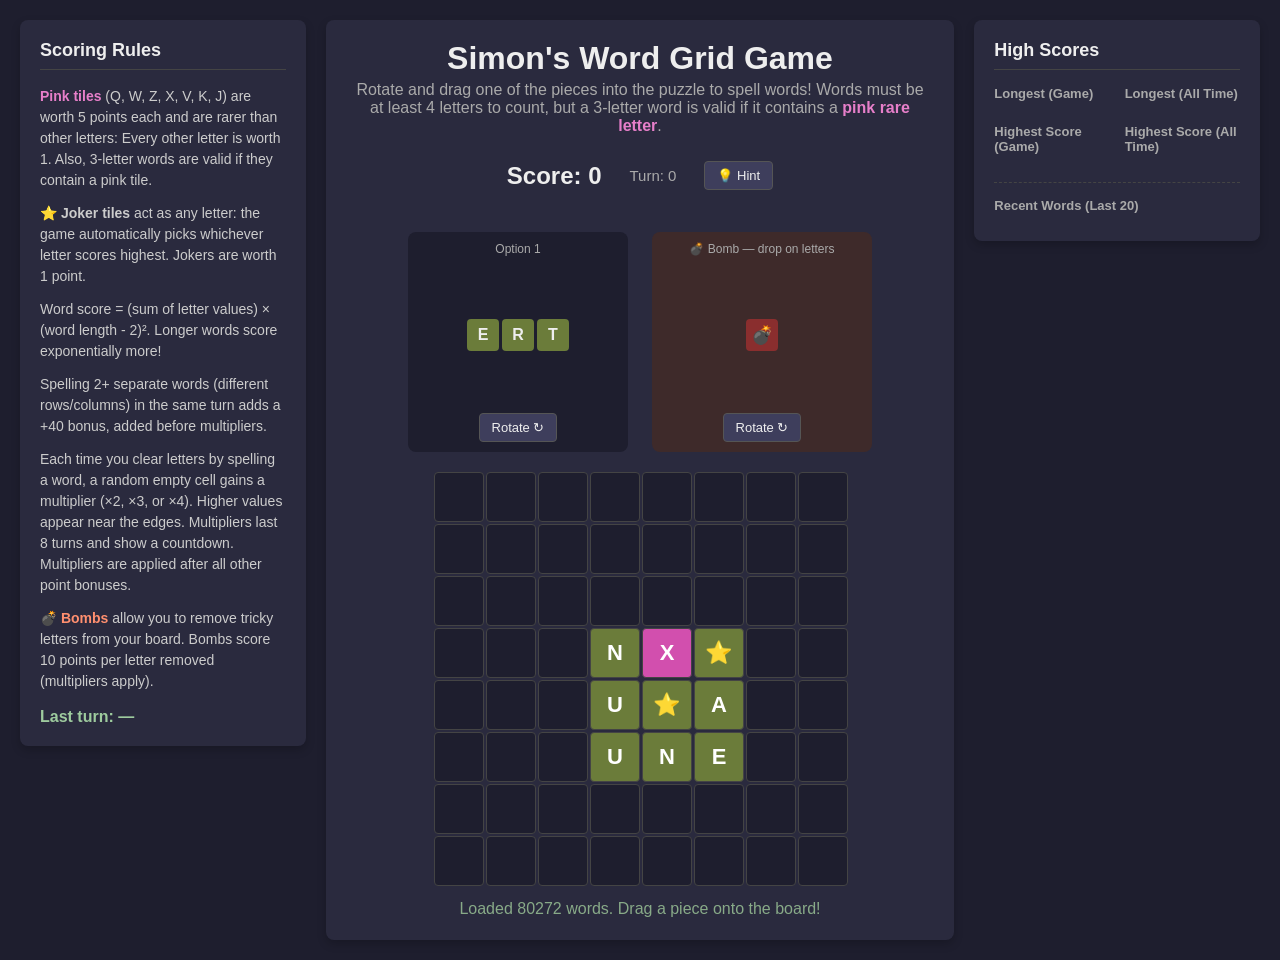
==== commit 10d75247: "Update scoring formula to use (word.length - 2)^2 across all score calculations and player-facing te" ====
--- a/index.html
+++ b/index.html
@@ -3,7 +3,7 @@
 <head>
   <meta charset="UTF-8">
   <meta name="viewport" content="width=device-width, initial-scale=1.0">
-  <title>Word Grid - Scoring D (pts x len squared)</title>
+  <title>Word Grid - Scoring D (pts x (len - 2)^2)</title>
   <link rel="stylesheet" href="style.css">
 </head>
 <body>
@@ -17,7 +17,7 @@
       <span class="legend-pink">Pink tiles</span> (Q, W, Z, X, V, K, J) are worth 5 points each and are rarer than other letters: Every other letter is worth 1. Also, 3-letter words are valid if they contain a pink tile.
     </div>
     <div class="legend-line">⭐ <strong>Joker tiles</strong> act as any letter: the game automatically picks whichever letter scores highest. Jokers are worth 1 point.</div>
-    <div class="legend-line">Word score = (sum of letter values) × word length². Longer words score exponentially more!</div>
+    <div class="legend-line">Word score = (sum of letter values) × (word length - 2)². Longer words score exponentially more!</div>
     <div class="legend-line">Spelling 2+ separate words (different rows/columns) in the same turn adds a +40 bonus, added before multipliers.</div>
     <div class="legend-line">Each time you clear letters by spelling a word, a random empty cell gains a multiplier (×2, ×3, or ×4). Higher values appear near the edges. Multipliers last 8 turns and show a countdown. Multipliers are applied after all other point bonuses.</div>
     <div class="legend-line">
@@ -562,9 +562,13 @@
     return matches;
   }
 
+  function wordLengthScoreFactor(wordLength) {
+    return (wordLength - 2) ** 2;
+  }
+
   function wordValue(word) {
     const letterSum = word.split('').reduce((sum, ch) => sum + letterValue(ch), 0);
-    return letterSum * (word.length ** 2);
+    return letterSum * wordLengthScoreFactor(word.length);
   }
 
   // Scores a matched word correctly, treating joker cells as 1pt regardless of resolved letter.
@@ -574,7 +578,7 @@
       const isJoker = jokerCells && jokerCells.has(`${row},${col}`);
       return sum + (isJoker ? 1 : letterValue(word[i]));
     }, 0);
-    return letterPts * (word.length ** 2);
+    return letterPts * wordLengthScoreFactor(word.length);
   }
 
   function canUseHint() {
@@ -717,10 +721,10 @@
         const isJoker = match.jokerCells && match.jokerCells.has(`${row},${col}`);
         return sum + (isJoker ? 1 : letterValue(word[i]));
       }, 0);
-      const lengthSq = word.length ** 2;
-      const val = letterPts * lengthSq;
+      const lengthFactor = wordLengthScoreFactor(word.length);
+      const val = letterPts * lengthFactor;
       baseSum += val;
-      wordSummaries.push(`${word} (${letterPts} letter pts x ${lengthSq} length squared = ${val})`);
+      wordSummaries.push(`${word} (${letterPts} letter pts x (${word.length} - 2)^2 = ${val})`);
       match.cells.forEach(({ row, col }) => clearedCells.add(`${row},${col}`));
     });
 
@@ -1006,7 +1010,6 @@
         if (!match) cls += ' empty';
         else if (piece.isBomb) cls += ' bomb';
         else if (isSpecial(match.letter)) cls += ' special';
-        // joker uses default green — no extra class needed
         div.className = cls;
         div.textContent = match ? (piece.isBomb ? '💣' : match.letter) : '';
         dragGhost.appendChild(div);
@@ -1014,7 +1017,7 @@
     }
   }
 
-  const FINGER_GAP = 80; // px between fingertip and bottom edge of ghost (touch/pen only)
+  const FINGER_GAP = 80; // px between fingertip and bottom edge of ghost (touch only)
   let isDragTouch = false; // true when current drag was initiated by touch or pen
 
   function updateGhostPosition(clientX, clientY) {
@@ -1036,8 +1039,6 @@
     updateGhostPosition(e.clientX, e.clientY);
 
     const { row, col } = pointerToAnchorCell(e.clientX, e.clientY);
-
-    // Skip the expensive board scan if the cursor is still over the same cell.
     if (lastAnchor && lastAnchor.row === row && lastAnchor.col === col) return;
     lastAnchor = { row, col };
 
@@ -1046,21 +1047,25 @@
     const { targets, valid } = computeTargets(piece, row, col);
 
     if (!valid) {
-      targets.forEach(t => { if (t.inBounds) cellEls[t.r][t.c].classList.add('preview-invalid'); });
+      targets.forEach(t => {
+        if (t.inBounds) cellEls[t.r][t.c].classList.add('preview-invalid');
+      });
       return;
     }
 
     if (piece.isBomb) {
-      targets.forEach(t => { if (t.inBounds) cellEls[t.r][t.c].classList.add('preview-valid'); });
+      targets.forEach(t => {
+        if (t.inBounds) cellEls[t.r][t.c].classList.add('preview-valid');
+      });
       return;
     }
 
     const hypotheticalGrid = grid.map(r => r.slice());
     targets.forEach(t => { hypotheticalGrid[t.r][t.c] = t.letter; });
     const formsWord = findMatches(hypotheticalGrid).length > 0;
-
-    const previewClass = formsWord ? 'preview-valid' : 'preview-no-word';
-    targets.forEach(t => { if (t.inBounds) cellEls[t.r][t.c].classList.add(previewClass); });
+    targets.forEach(t => {
+      if (t.inBounds) cellEls[t.r][t.c].classList.add(formsWord ? 'preview-valid' : 'preview-no-word');
+    });
   }
 
   function onPointerUp() {
@@ -1068,38 +1073,36 @@
     dragging = false;
     dragGhost.style.display = 'none';
     clearPreview();
-
     if (lastAnchor && !gameOver) {
-      const usedKey = draggingKey; 
+      const usedKey = draggingKey;
       const result = placePiece(usedKey, lastAnchor.row, lastAnchor.col);
       if (result) {
         render();
-
-        const afterTurn = (wordsCleared) => {
+        const afterTurn = () => {
           turnCount += 1;
           expireMultipliers();
-          if (wordsCleared) maybeSpawnMultiplier();
+          if (result.wasBomb) {
+            maybeSpawnMultiplier();
+          } else {
+            maybeSpawnMultiplier();
+          }
           render();
-
           const otherKey = usedKey === 'A' ? 'B' : 'A';
           pieces[usedKey] = generatePieceForSlot(pieces[otherKey]);
           renderPieceTray();
-
           checkGameOver();
         };
 
         if (result.wasBomb) {
-          resolveBomb(result.bombedCells, () => afterTurn(false));
+          resolveBomb(result.bombedCells, afterTurn);
         } else {
           const matches = findMatches();
-          resolveWordMatches(matches, () => afterTurn(matches.length > 0));
+          resolveWordMatches(matches, afterTurn);
         }
       }
     }
-
     draggingKey = null;
-    document.removeEventListener('pointermove', onPointerMove);
-    document.removeEventListener('pointerup', onPointerUp);
+    lastAnchor = null;
     document.body.style.userSelect = '';
   }
 
@@ -1112,24 +1115,23 @@
     buildGhost(pieces[key]);
     dragGhost.style.display = 'grid';
     updateGhostPosition(e.clientX, e.clientY);
+    document.body.style.userSelect = 'none';
     document.addEventListener('pointermove', onPointerMove);
     document.addEventListener('pointerup', onPointerUp);
-    document.body.style.userSelect = 'none';
   }
 
   hintBtn.addEventListener('click', () => {
-    if (!canUseHint()) return; 
-
+    if (!canUseHint()) return;
     const result = findBestHintWord();
     hintResultEl.textContent = result
-      ? `Hint: ${result.word} would score ~${Math.round(result.value)} points`
-      : "No word can be formed with either piece this turn.";
+      ? `Hint: ${result.word} would score ~${Math.round(result.value)} points.`
+      : 'No word can be formed with either piece this turn.';
   });
 
   initBoard();
   placeStartingCluster();
   renderPieceTray();
-  updateTrackerLists(); 
+  updateTrackerLists();
   loadDictionary().then(render);
 </script>
 
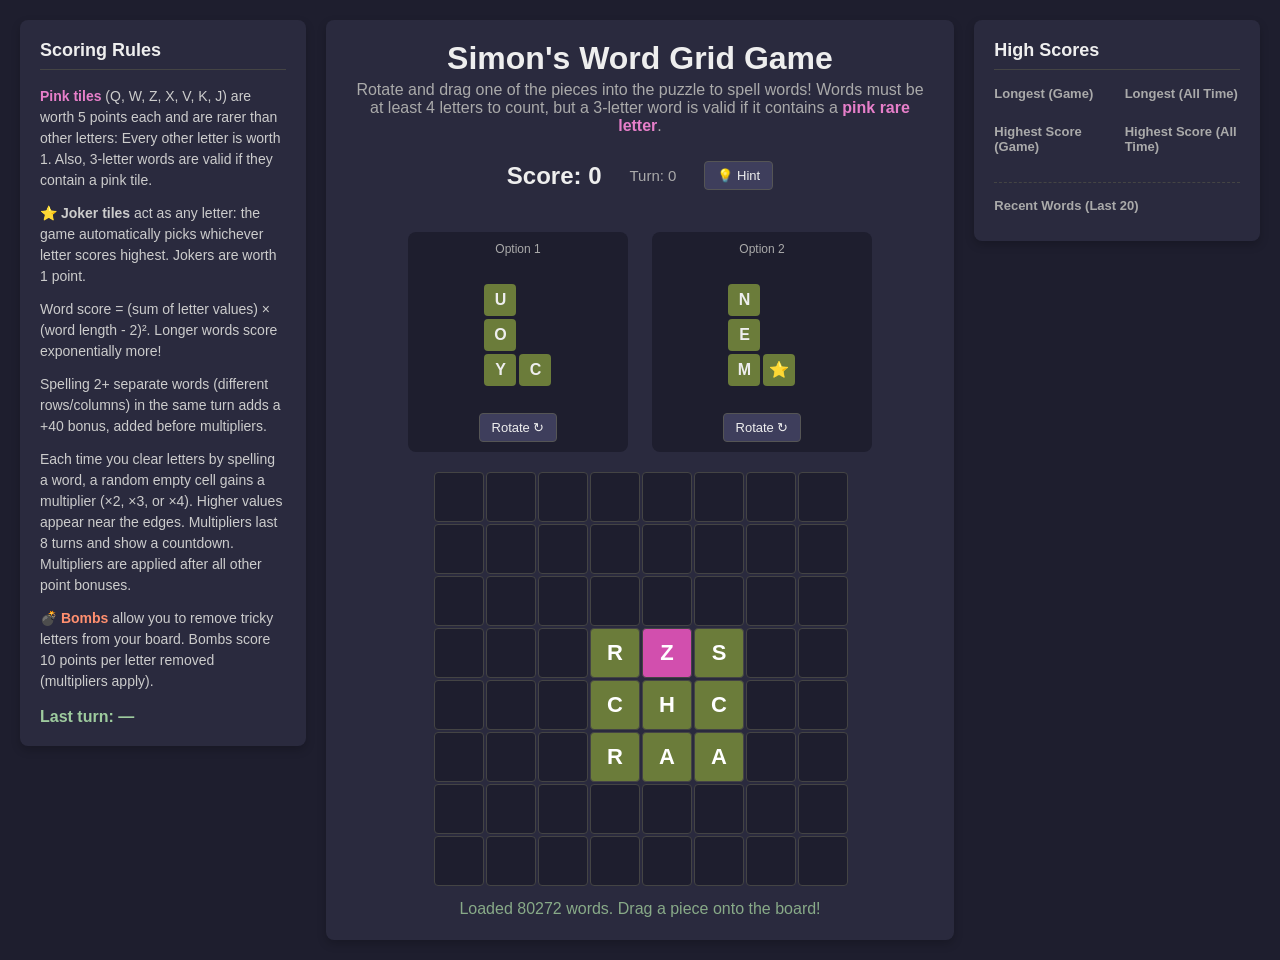
==== commit af8aca47: "Implement slot unlocking logic Updated game logic to manage slot unlocking based on turn count." ====
--- a/index.html
+++ b/index.html
@@ -5,6 +5,31 @@
   <meta name="viewport" content="width=device-width, initial-scale=1.0">
   <title>Word Grid - Scoring D (pts x (len - 2)^2)</title>
   <link rel="stylesheet" href="style.css">
+  <style>
+    /* ---- Unlock toast ---- */
+    #unlockToast {
+      position: fixed;
+      bottom: 24px;
+      left: 50%;
+      transform: translateX(-50%) translateY(20px);
+      background: #2a5c2a;
+      color: #b8ffb8;
+      border: 1px solid #4caf50;
+      border-radius: 8px;
+      padding: 10px 20px;
+      font-size: 1rem;
+      font-weight: bold;
+      pointer-events: none;
+      opacity: 0;
+      transition: opacity 0.3s ease, transform 0.3s ease;
+      z-index: 9999;
+      white-space: nowrap;
+    }
+    #unlockToast.visible {
+      opacity: 1;
+      transform: translateX(-50%) translateY(0);
+    }
+  </style>
 </head>
 <body>
 
@@ -79,6 +104,7 @@
 </div>
 
 <div id="dragGhost" style="display:none;"></div>
+<div id="unlockToast"></div>
 
 <script>
   const SIZE = 8;
@@ -103,6 +129,18 @@
   let score = 0;
   let turnCount = 0;
   let gameOver = false;
+
+  // ---- Unlock state ----
+  // Slot keys in unlock order. Slots beyond unlockedSlots are not generated or shown.
+  const SLOT_KEYS = ['A', 'B', 'C', 'D'];
+  const UNLOCK_THRESHOLDS = { C: 20, D: 50 }; // turn at which each extra slot unlocks
+  let unlockedSlots = 2; // starts at 2; grows to 3 at turn 20, 4 at turn 50
+
+  function activeKeys() { return SLOT_KEYS.slice(0, unlockedSlots); }
+
+  // Max bombs allowed across all active slots.
+  // 1 bomb before first unlock; 2 after first unlock (turn 20+); cap stays at 2 after second.
+  function maxBombs() { return unlockedSlots >= 3 ? 2 : 1; }
 
   // --- Tracker State ---
   let recentWords = [];
@@ -290,9 +328,9 @@
     return { cells, isBomb: true };
   }
 
-  function generatePieceForSlot(otherSlotPiece) {
-    const otherHasBomb = otherSlotPiece && otherSlotPiece.isBomb;
-    if (!otherHasBomb && Math.random() < BOMB_CHANCE) return generateBombPiece();
+  function generatePieceForSlot() {
+    const currentBombs = activeKeys().filter(k => pieces[k] && pieces[k].isBomb).length;
+    if (currentBombs < maxBombs() && Math.random() < BOMB_CHANCE) return generateBombPiece();
     return generateLetterPiece();
   }
 
@@ -307,8 +345,8 @@
   }
 
   const pieces = {};
-  pieces.A = generatePieceForSlot(null);
-  pieces.B = generatePieceForSlot(pieces.A);
+  pieces.A = generatePieceForSlot();
+  pieces.B = generatePieceForSlot();
 
   // ---- Piece tray rendering ----
   function renderPieceShape(container, piece) {
@@ -337,18 +375,20 @@
     }
   }
 
+  const SLOT_LABELS = { A: 'Option 1', B: 'Option 2', C: 'Option 3', D: 'Option 4' };
+
   function renderPieceTray() {
     hintResultEl.textContent = '';
     pieceTrayEl.innerHTML = '';
 
-    ['A', 'B'].forEach(key => {
+    activeKeys().forEach(key => {
       const piece = pieces[key];
       const slot = document.createElement('div');
       slot.className = 'piece-slot' + (piece.isBomb ? ' bomb-slot' : '');
 
       const label = document.createElement('div');
       label.className = 'piece-label';
-      label.textContent = piece.isBomb ? '💣 Bomb — drop on letters' : (key === 'A' ? 'Option 1' : 'Option 2');
+      label.textContent = piece.isBomb ? '💣 Bomb — drop on letters' : SLOT_LABELS[key];
 
       const shapeWrap = document.createElement('div');
       shapeWrap.className = 'piece-shape-wrap';
@@ -417,9 +457,10 @@
 
   function checkGameOver() {
     if (gameOver) return;
-    if (!pieceHasValidPlacement(pieces.A) && !pieceHasValidPlacement(pieces.B)) {
+    const anyFits = activeKeys().some(k => pieceHasValidPlacement(pieces[k]));
+    if (!anyFits) {
       gameOver = true;
-      statusEl.textContent = `Game over — neither piece fits anywhere. Final score: ${Math.round(score)}`;
+      statusEl.textContent = `Game over — no piece fits anywhere. Final score: ${Math.round(score)}`;
       statusEl.classList.add('game-over');
       boardEl.style.pointerEvents = 'none';
       pieceTrayEl.style.opacity = '0.5';
@@ -581,6 +622,19 @@
     return letterPts * wordLengthScoreFactor(word.length);
   }
 
+  // ---- Unlock toast ----
+  const unlockToastEl = document.getElementById('unlockToast');
+  let unlockToastTimer = null;
+
+  function showUnlockToast(slotNumber) {
+    unlockToastEl.textContent = `🔓 Option ${slotNumber} unlocked!`;
+    unlockToastEl.classList.add('visible');
+    if (unlockToastTimer) clearTimeout(unlockToastTimer);
+    unlockToastTimer = setTimeout(() => {
+      unlockToastEl.classList.remove('visible');
+    }, 2500);
+  }
+
   function canUseHint() {
     return true; 
   }
@@ -592,7 +646,7 @@
     if (hintCache.turn === turnCount) return hintCache.result;
 
     let best = null;
-    ['A', 'B'].forEach(key => {
+    activeKeys().forEach(key => {
       let candidate = pieces[key];
       if (candidate.isBomb) return;
 
@@ -1081,15 +1135,27 @@
         const afterTurn = () => {
           turnCount += 1;
           expireMultipliers();
-          if (result.wasBomb) {
-            maybeSpawnMultiplier();
-          } else {
-            maybeSpawnMultiplier();
+          maybeSpawnMultiplier();
+          render();
+
+          // Check for slot unlocks at this turn count
+          let newlyUnlocked = 0;
+          if (unlockedSlots < 3 && turnCount >= UNLOCK_THRESHOLDS.C) {
+            unlockedSlots = 3;
+            pieces.C = generatePieceForSlot();
+            newlyUnlocked = 3;
+          } else if (unlockedSlots < 4 && turnCount >= UNLOCK_THRESHOLDS.D) {
+            unlockedSlots = 4;
+            pieces.D = generatePieceForSlot();
+            newlyUnlocked = 4;
           }
-          render();
-          const otherKey = usedKey === 'A' ? 'B' : 'A';
-          pieces[usedKey] = generatePieceForSlot(pieces[otherKey]);
+
+          // Refresh only the slot that was just used
+          pieces[usedKey] = generatePieceForSlot();
           renderPieceTray();
+
+          if (newlyUnlocked) showUnlockToast(newlyUnlocked);
+
           checkGameOver();
         };
 
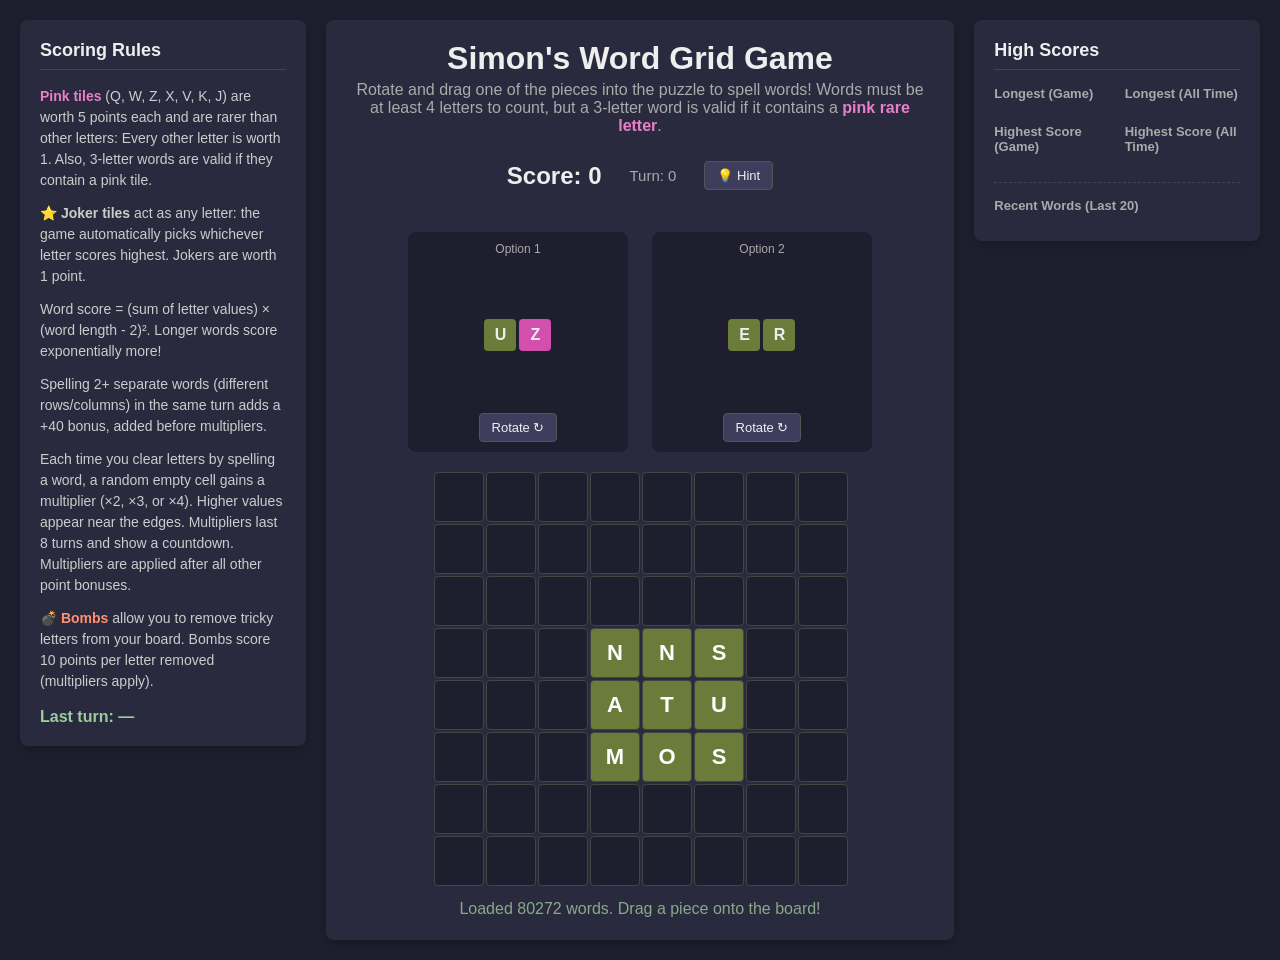
==== commit 9ca24548: "Modify scoreTier animation tiers Update scoreTier function to adjust scoring thresholds." ====
--- a/index.html
+++ b/index.html
@@ -728,12 +728,12 @@
   }
 
   // ---- Animation helpers ----
-  function scoreTier(gained) {
-    if (gained <= 64) return 1;
-    if (gained <= 128) return 2;
-    if (gained <= 256) return 3;
-    return 4;
-  }
+function scoreTier(gained) {
+  if (gained <= 16) return 1;   // Green
+  if (gained <= 64) return 2;   // Cyan
+  if (gained <= 256) return 3;  // Orange
+  return 4;                     // Pink
+}
 
   function spawnScorePopup(text, tier, coords) {
     const rects = coords.map(([r, c]) => cellEls[r][c].getBoundingClientRect());
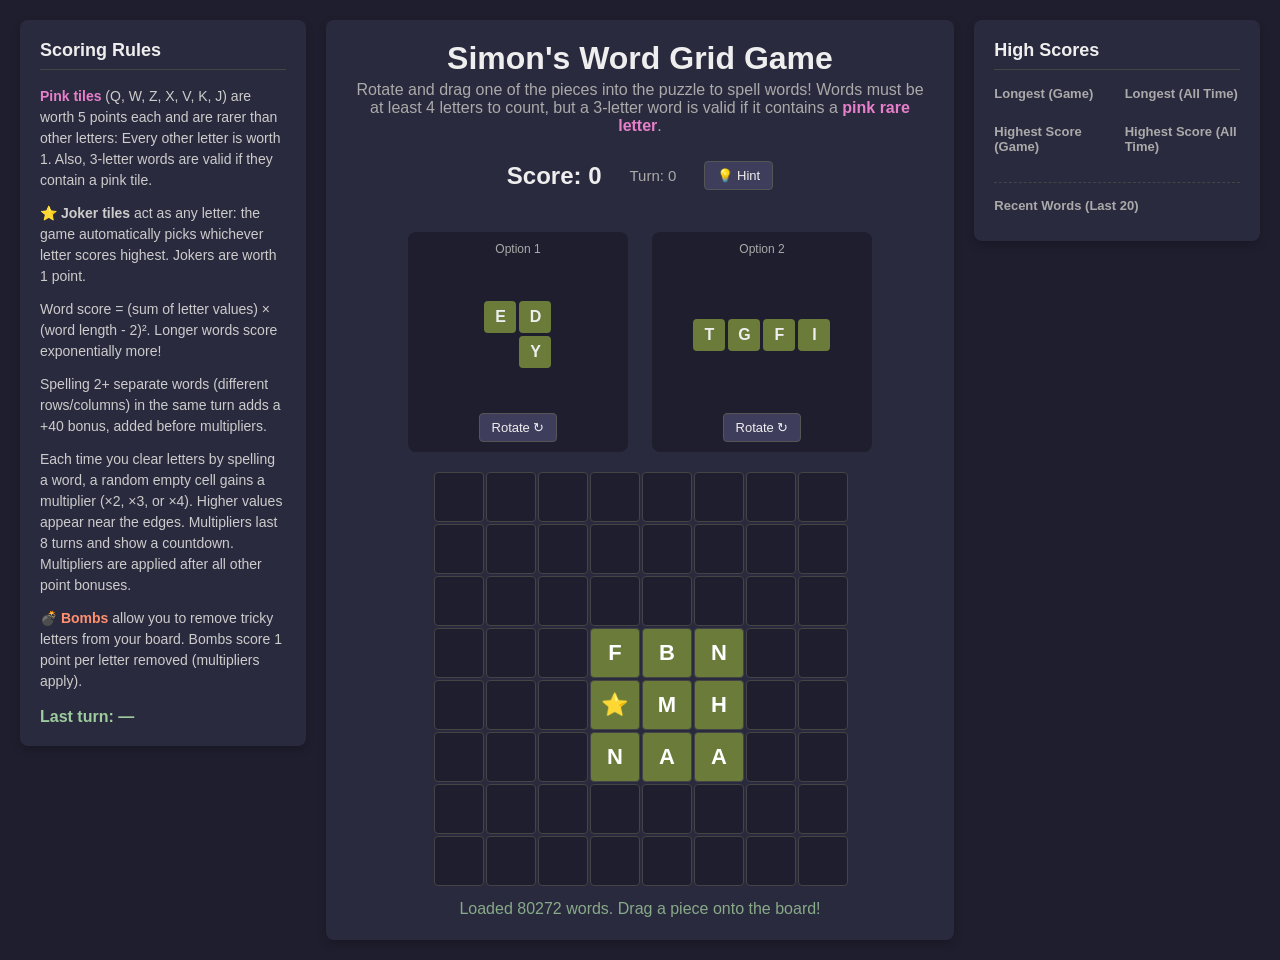
==== commit aaf82353: "Change bomb score from 10 to 1 point per letter" ====
--- a/index.html
+++ b/index.html
@@ -46,7 +46,7 @@
     <div class="legend-line">Spelling 2+ separate words (different rows/columns) in the same turn adds a +40 bonus, added before multipliers.</div>
     <div class="legend-line">Each time you clear letters by spelling a word, a random empty cell gains a multiplier (×2, ×3, or ×4). Higher values appear near the edges. Multipliers last 8 turns and show a countdown. Multipliers are applied after all other point bonuses.</div>
     <div class="legend-line">
-      <span class="legend-bomb">💣 Bombs</span> allow you to remove tricky letters from your board. Bombs score 10 points per letter removed (multipliers apply).
+      <span class="legend-bomb">💣 Bombs</span> allow you to remove tricky letters from your board. Bombs score 1 point per letter removed (multipliers apply).
     </div>
     <div id="scoreBreakdown">Last turn: —</div>
   </aside>
@@ -868,7 +868,7 @@
     let gained = 0;
     const removedLetters = [];
     bombedCells.forEach(({ row, col, letter }) => {
-      let val = 10;
+      let val = 1;
       const m = multiplierGrid[row][col];
       if (m) val *= m.value;
       gained += val;
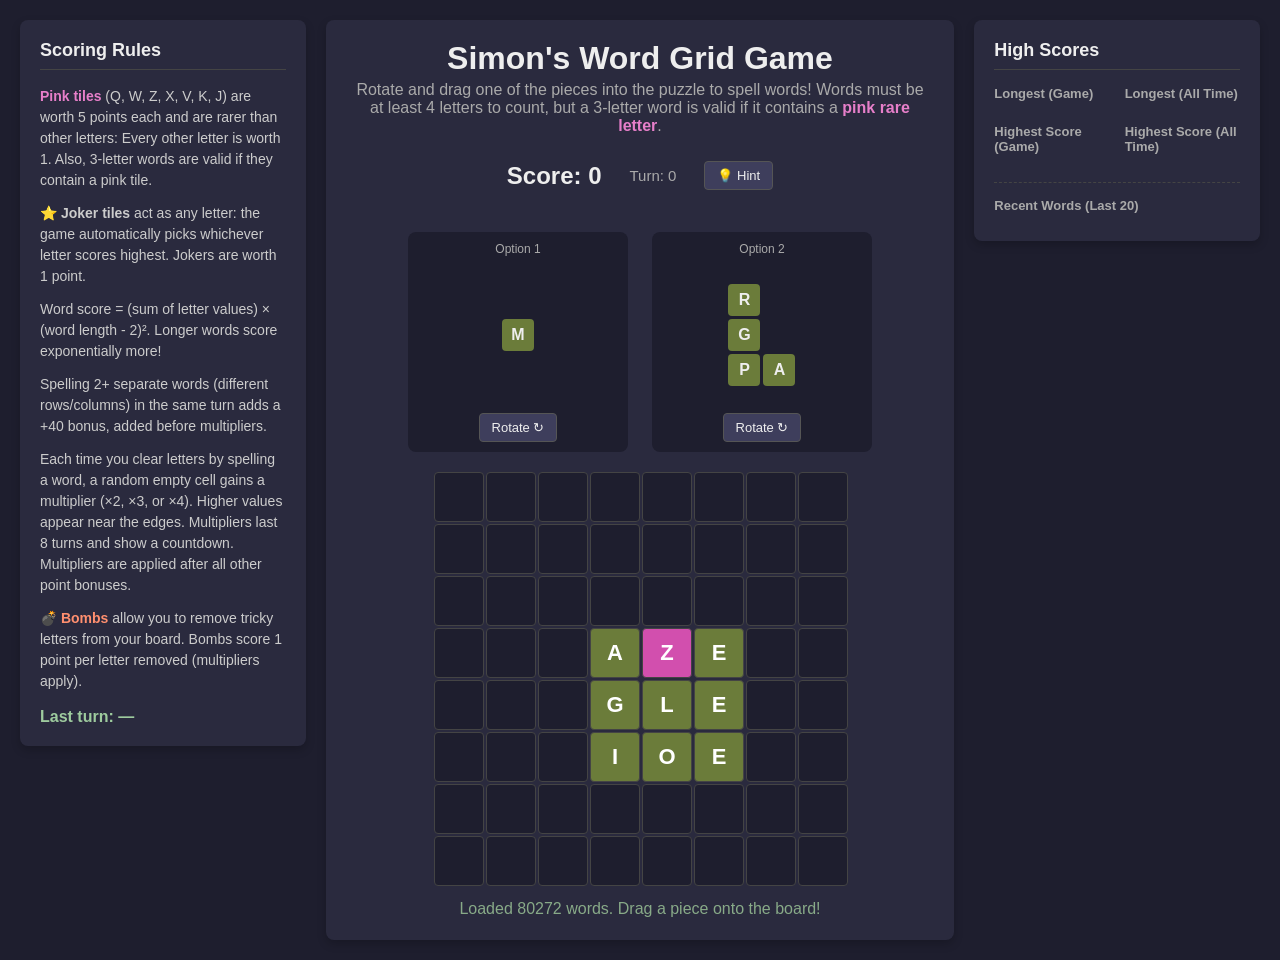
==== commit 62862fa5: "Simplify hint message for no valid words" ====
--- a/index.html
+++ b/index.html
@@ -1191,7 +1191,7 @@
     const result = findBestHintWord();
     hintResultEl.textContent = result
       ? `Hint: ${result.word} would score ~${Math.round(result.value)} points.`
-      : 'No word can be formed with either piece this turn.';
+      : 'No word can be formed this turn.';
   });
 
   initBoard();
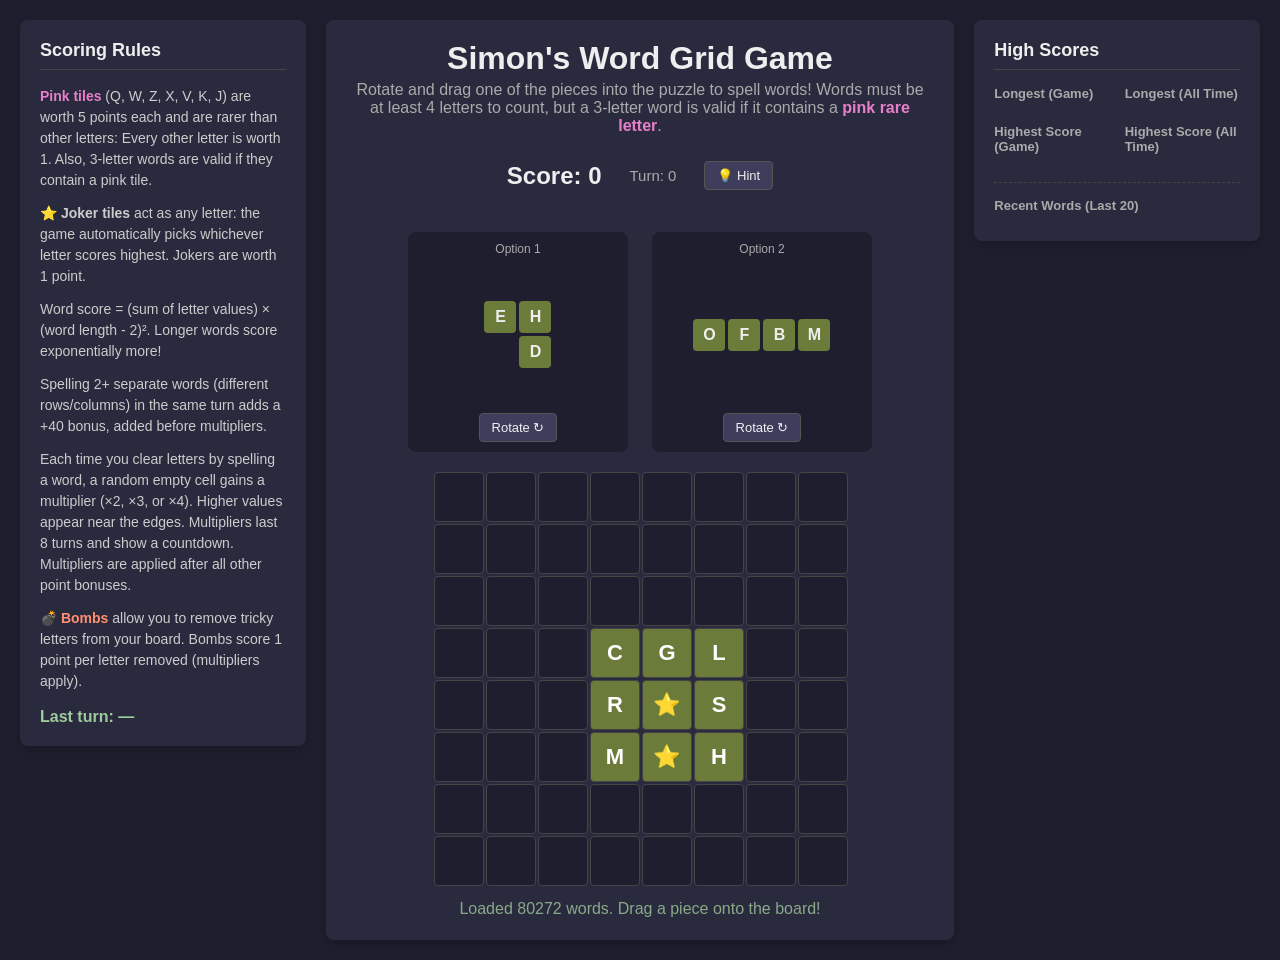
==== commit ddd65e75: "Reorganize HTML structure for layout improvement" ====
--- a/index.html
+++ b/index.html
@@ -63,9 +63,10 @@
     </div>
     <div id="hintResult"></div>
 
-    <div id="pieceTray"></div>
-
-    <div id="board"></div>
+    <div id="landscapeRow">
+      <div id="pieceTray"></div>
+      <div id="board"></div>
+    </div>
     <div id="status"></div>
   </main>
 
--- a/style.css
+++ b/style.css
@@ -115,8 +115,77 @@
   border-top: 1px dashed #444;
 }
 
-/* --- Board & Pieces --- */
+/* --- Landscape Mobile: tray left, board right --- */
+@media (max-height: 600px) and (orientation: landscape) {
+
+  /* Tighten the outer pane padding */
+  .game-pane {
+    padding: 10px;
+    align-items: flex-start;
+    text-align: left;
+  }
+
+  /* Hide the verbose subtitle to save vertical space */
+  .game-pane p.subtitle { display: none; }
+  .game-pane h1 { font-size: 16px; margin-bottom: 2px; }
+
+  #topBar { margin-top: 4px; gap: 16px; font-size: 13px; }
+  #score { font-size: 18px; }
+
+  /* Row container: tray on left, board on right */
+  #landscapeRow {
+    display: flex;
+    flex-direction: row;
+    align-items: flex-start;
+    gap: 12px;
+    margin-top: 8px;
+    width: 100%;
+  }
+
+  /* Tray stacks its slots vertically in a narrow left column */
+  #pieceTray {
+    display: flex;
+    flex-direction: column;
+    gap: 8px;
+    margin-top: 0;
+    flex-shrink: 0;
+  }
+
+  /* Compact slot size for landscape */
+  .piece-slot {
+    width: 130px;
+    height: 130px;
+    padding: 6px 8px;
+    min-height: unset;
+  }
+
+  /* Smaller piece cells to fit compact slots */
+  .piece-cell {
+    width: 22px;
+    height: 22px;
+    font-size: 11px;
+  }
+
+  /* Board stays its natural size; just remove its top margin */
+  #board { margin-top: 0; }
+
+  #hintResult { margin-top: 4px; font-size: 12px; }
+  #status { margin-top: 8px; }
+}
+
+/* landscapeRow is a transparent passthrough wrapper outside landscape mobile */
+#landscapeRow { display: contents; }
+
 #pieceTray { display: flex; align-items: flex-start; gap: 24px; margin-top: 16px; user-select: none; }
+
+/* On portrait mobile, wrap to 2 columns so Options 3 & 4 sit below Options 1 & 2 */
+@media (max-width: 600px) and (orientation: portrait) {
+  #pieceTray {
+    display: grid;
+    grid-template-columns: 1fr 1fr;
+    gap: 12px;
+  }
+}
 
 .piece-slot {
   width: 220px; height: 220px;
@@ -126,6 +195,14 @@
   display: grid;
   grid-template-rows: auto 1fr auto;
   justify-items: center; gap: 6px; user-select: none;
+}
+
+@media (max-width: 600px) and (orientation: portrait) {
+  .piece-slot {
+    width: 100%;
+    height: auto;
+    min-height: 160px;
+  }
 }
 .piece-slot.bomb-slot { background: #3e2a2a; }
 
